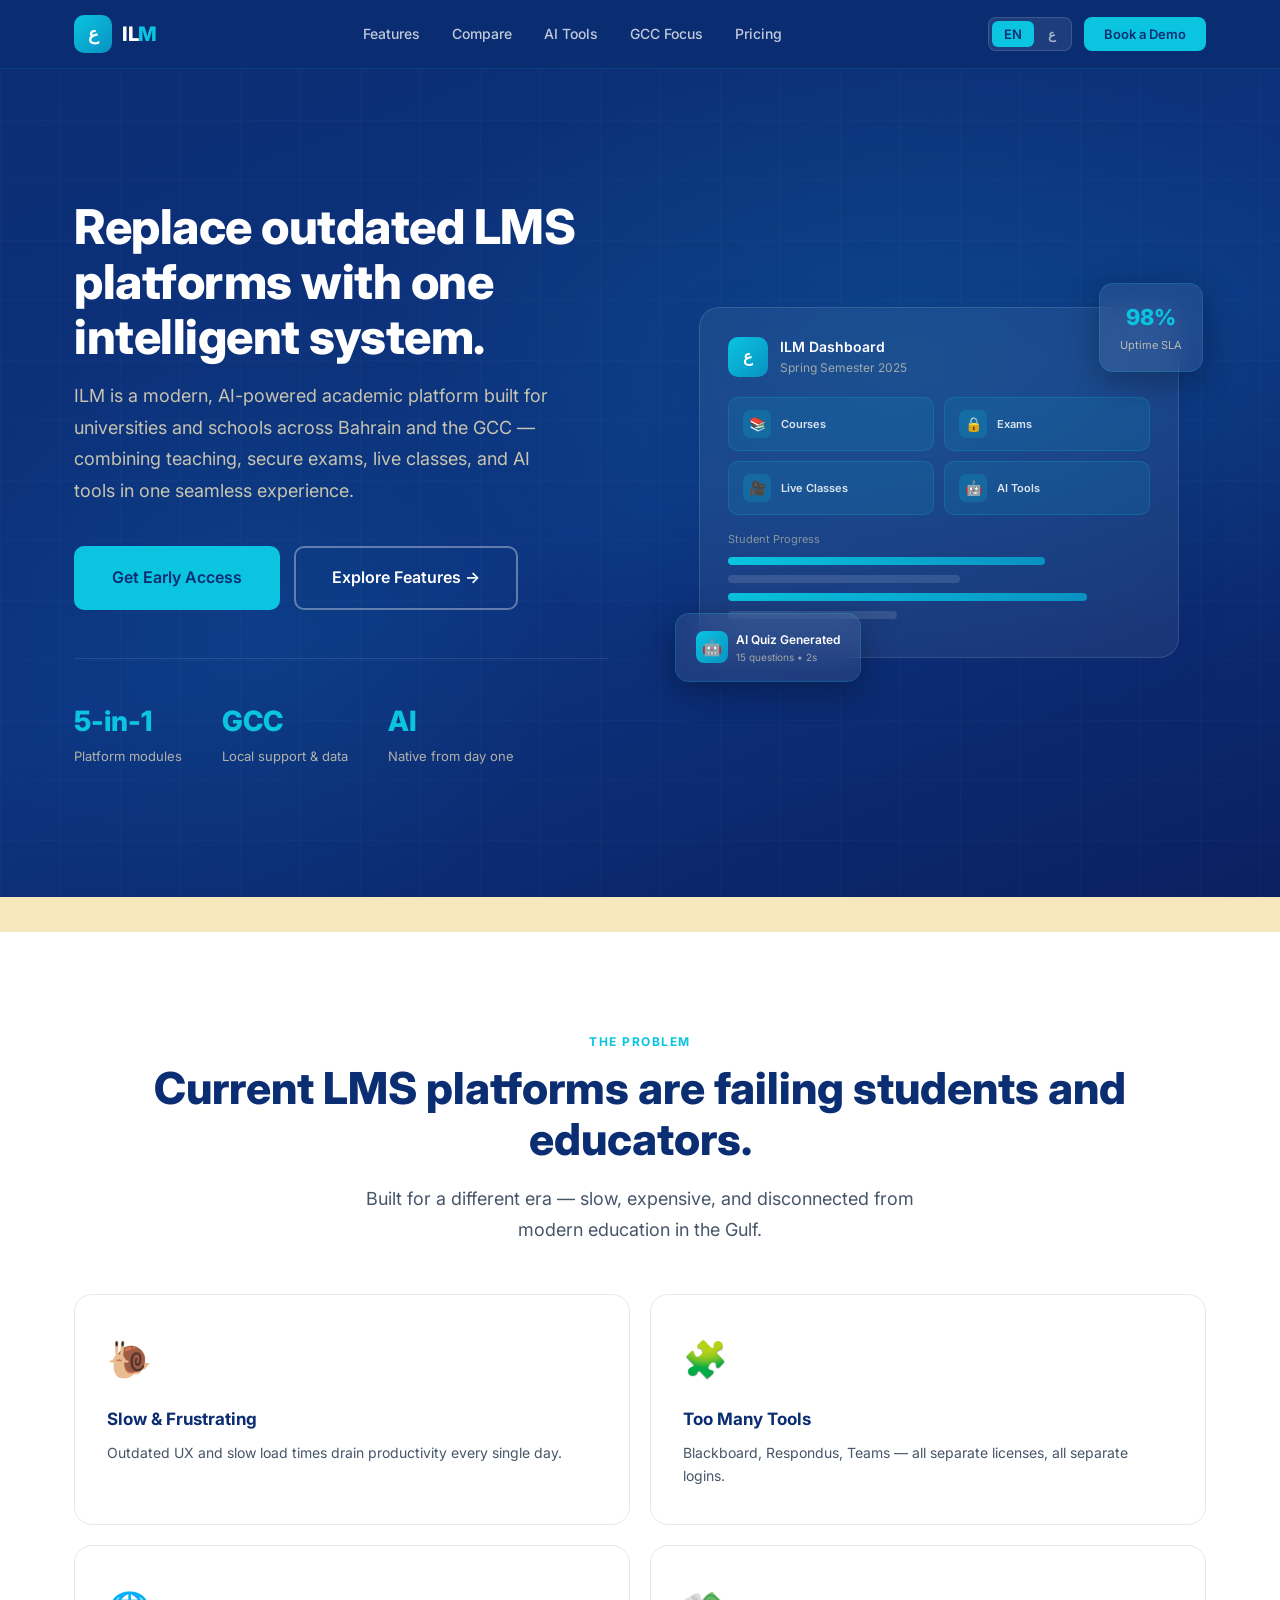
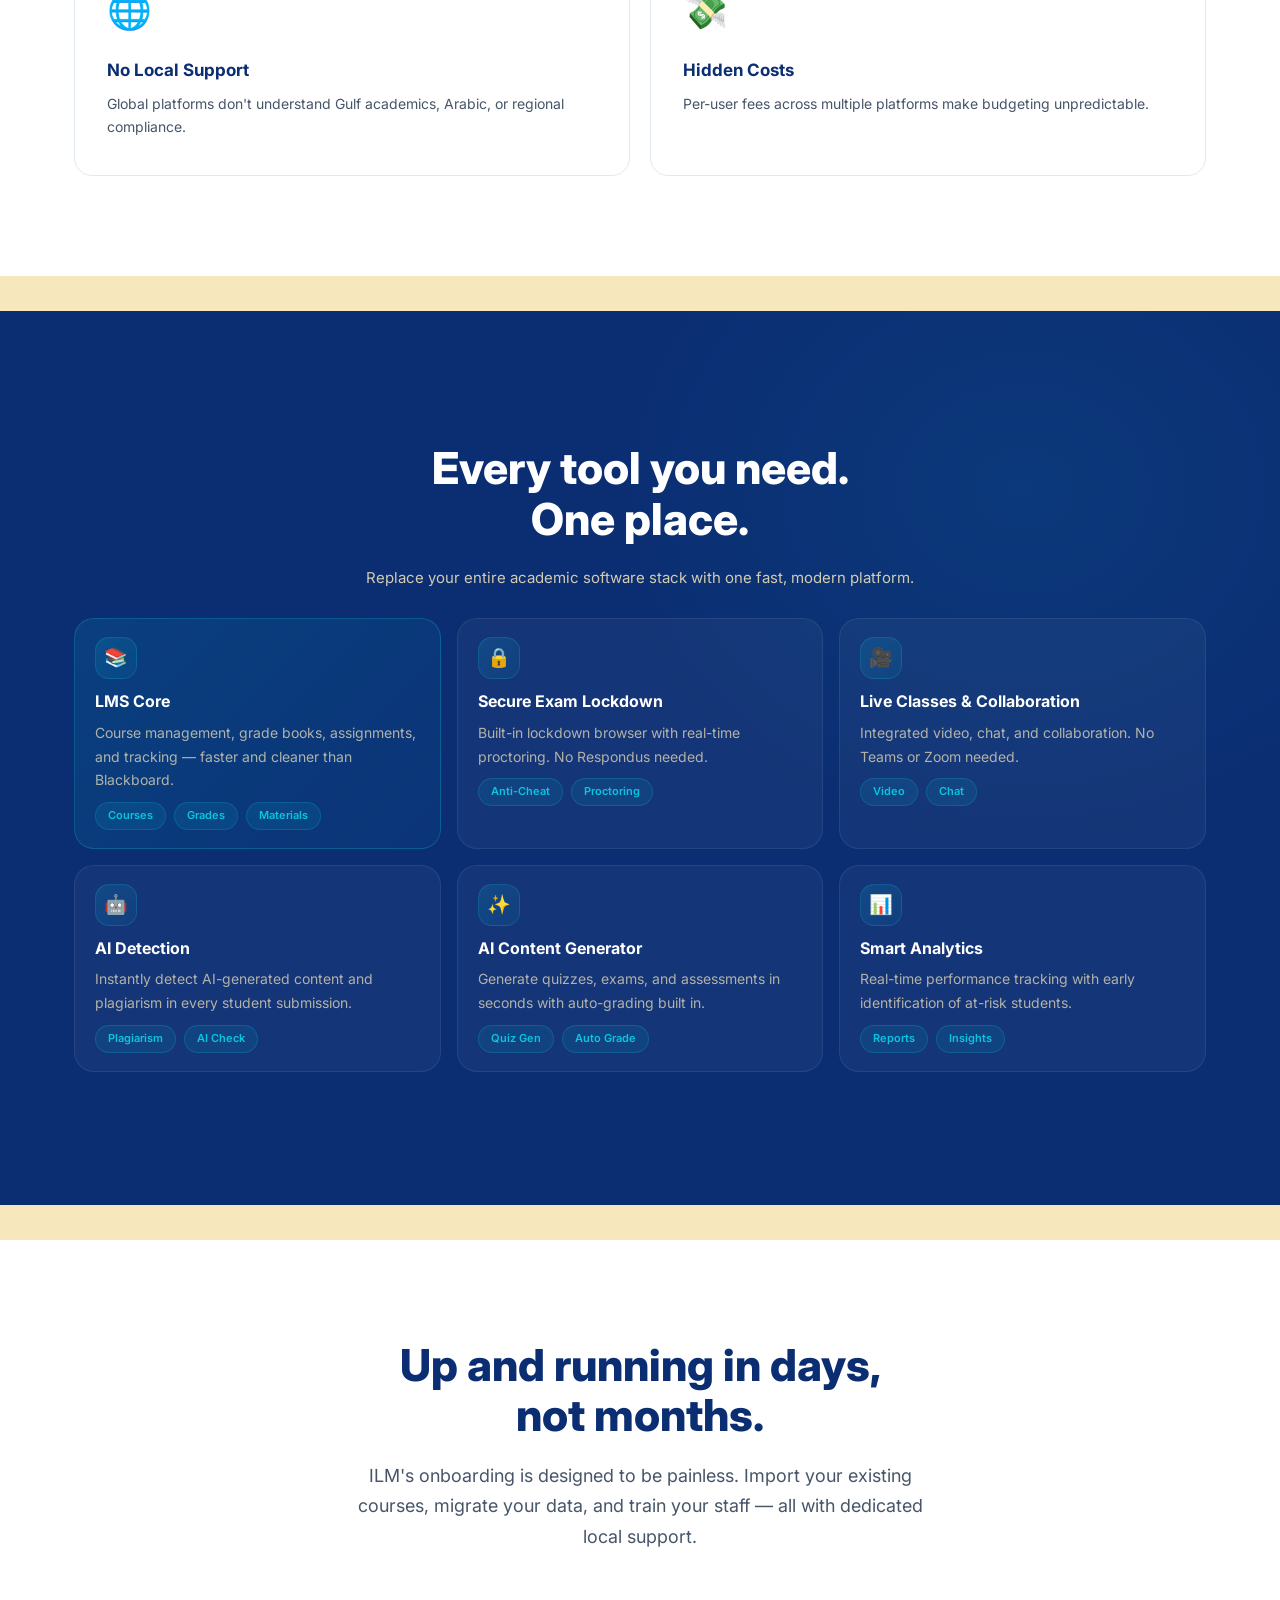
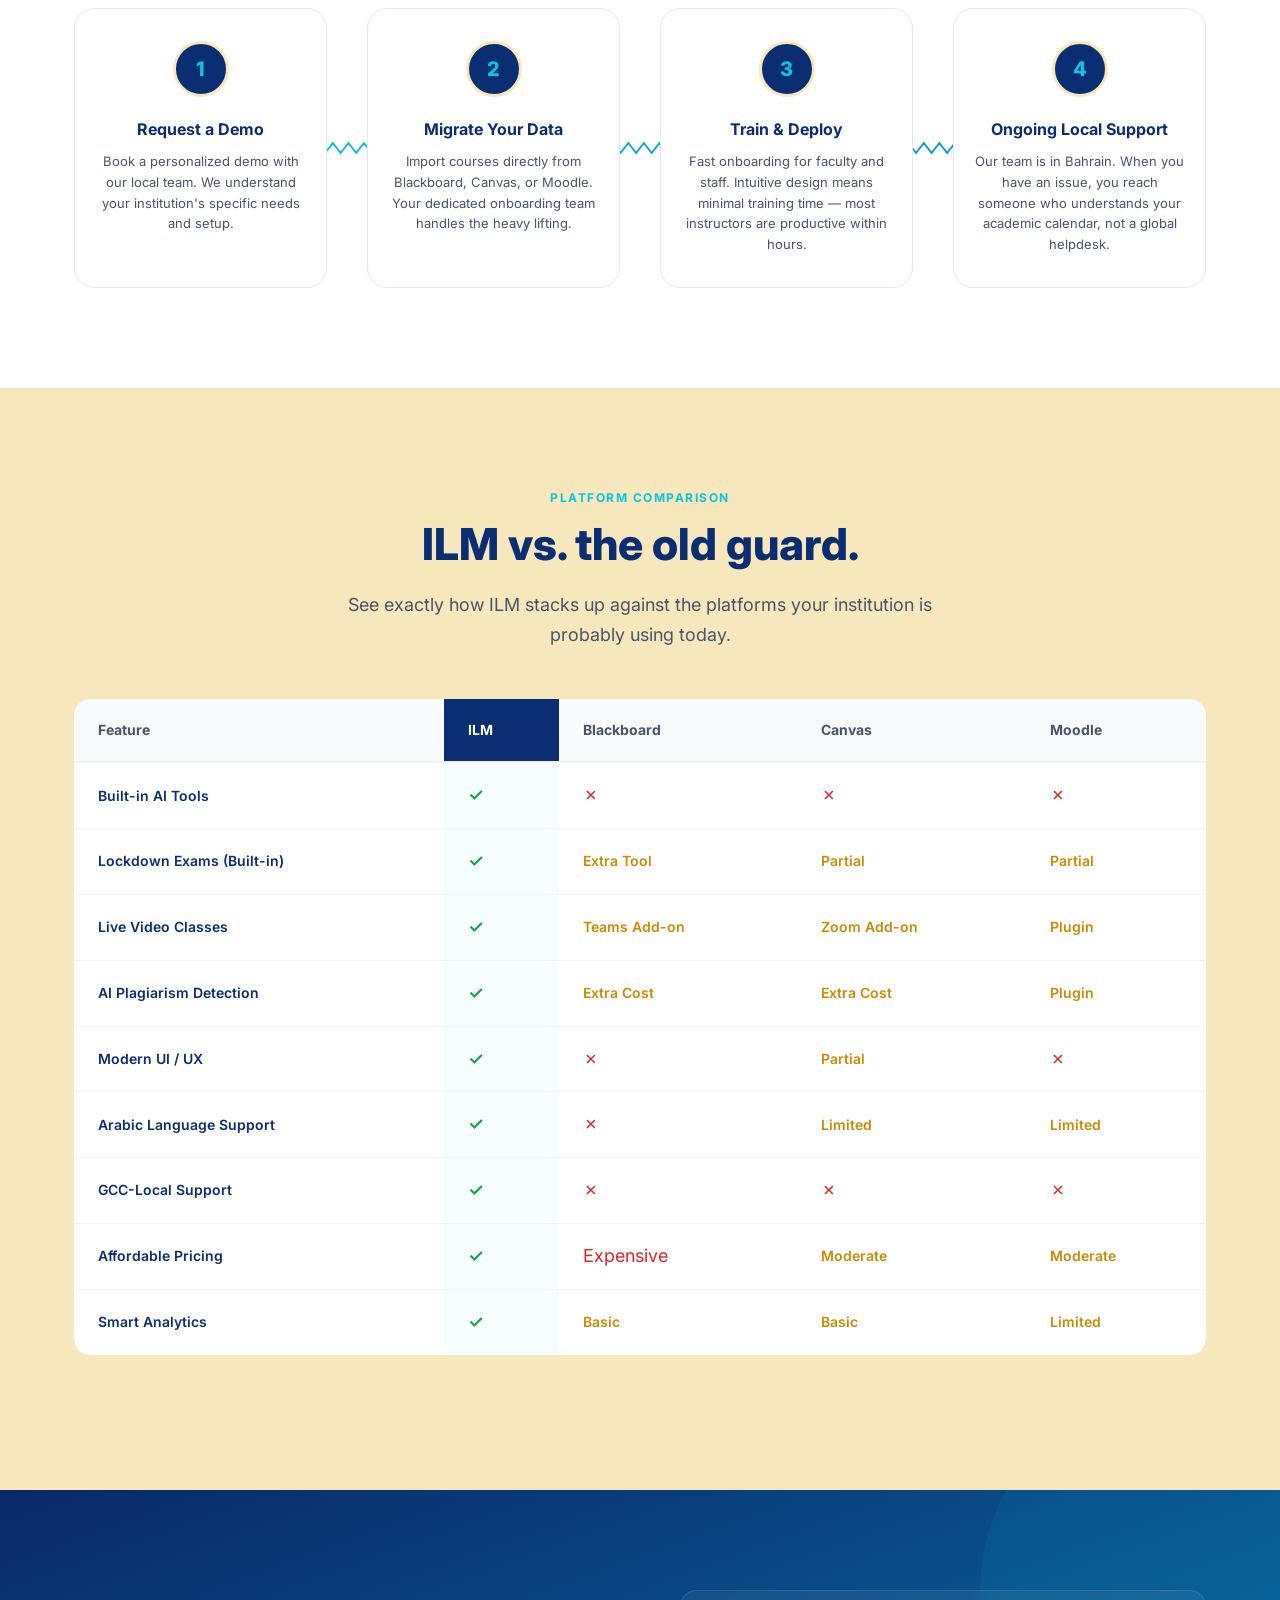
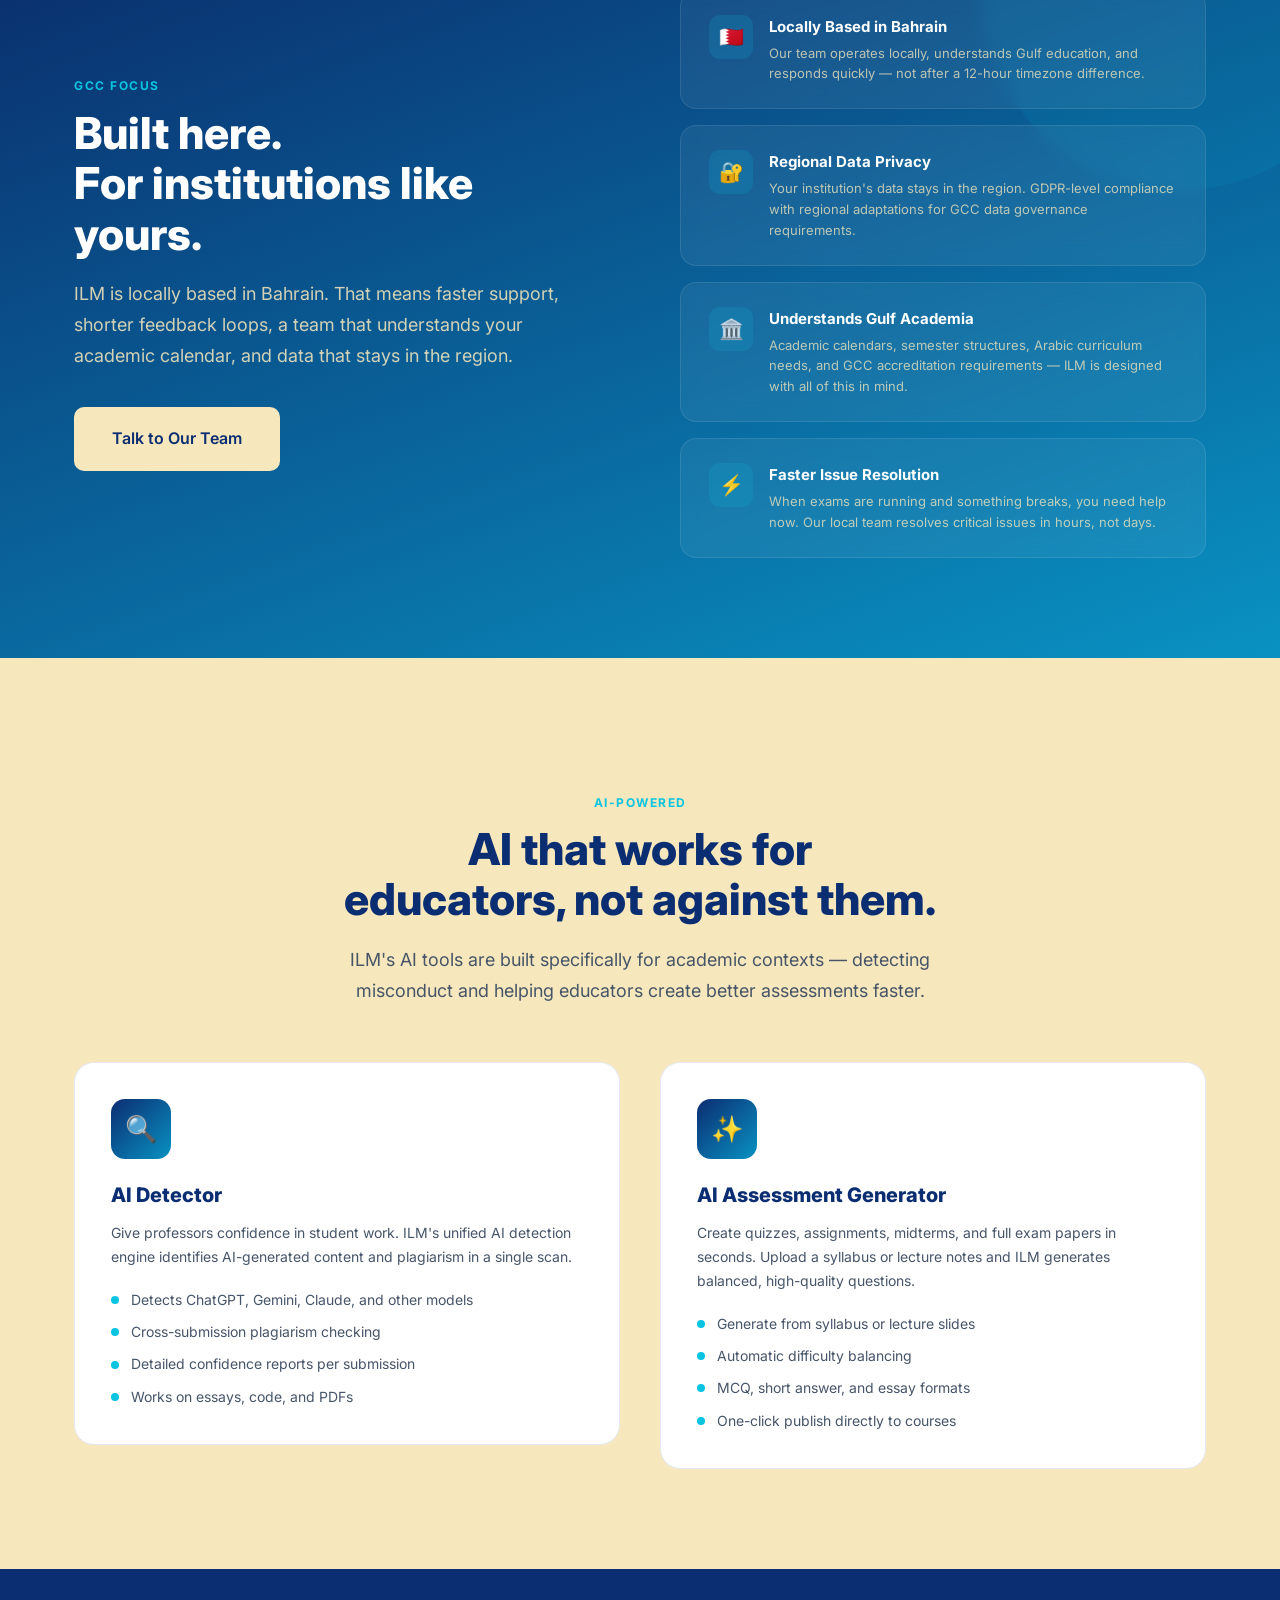
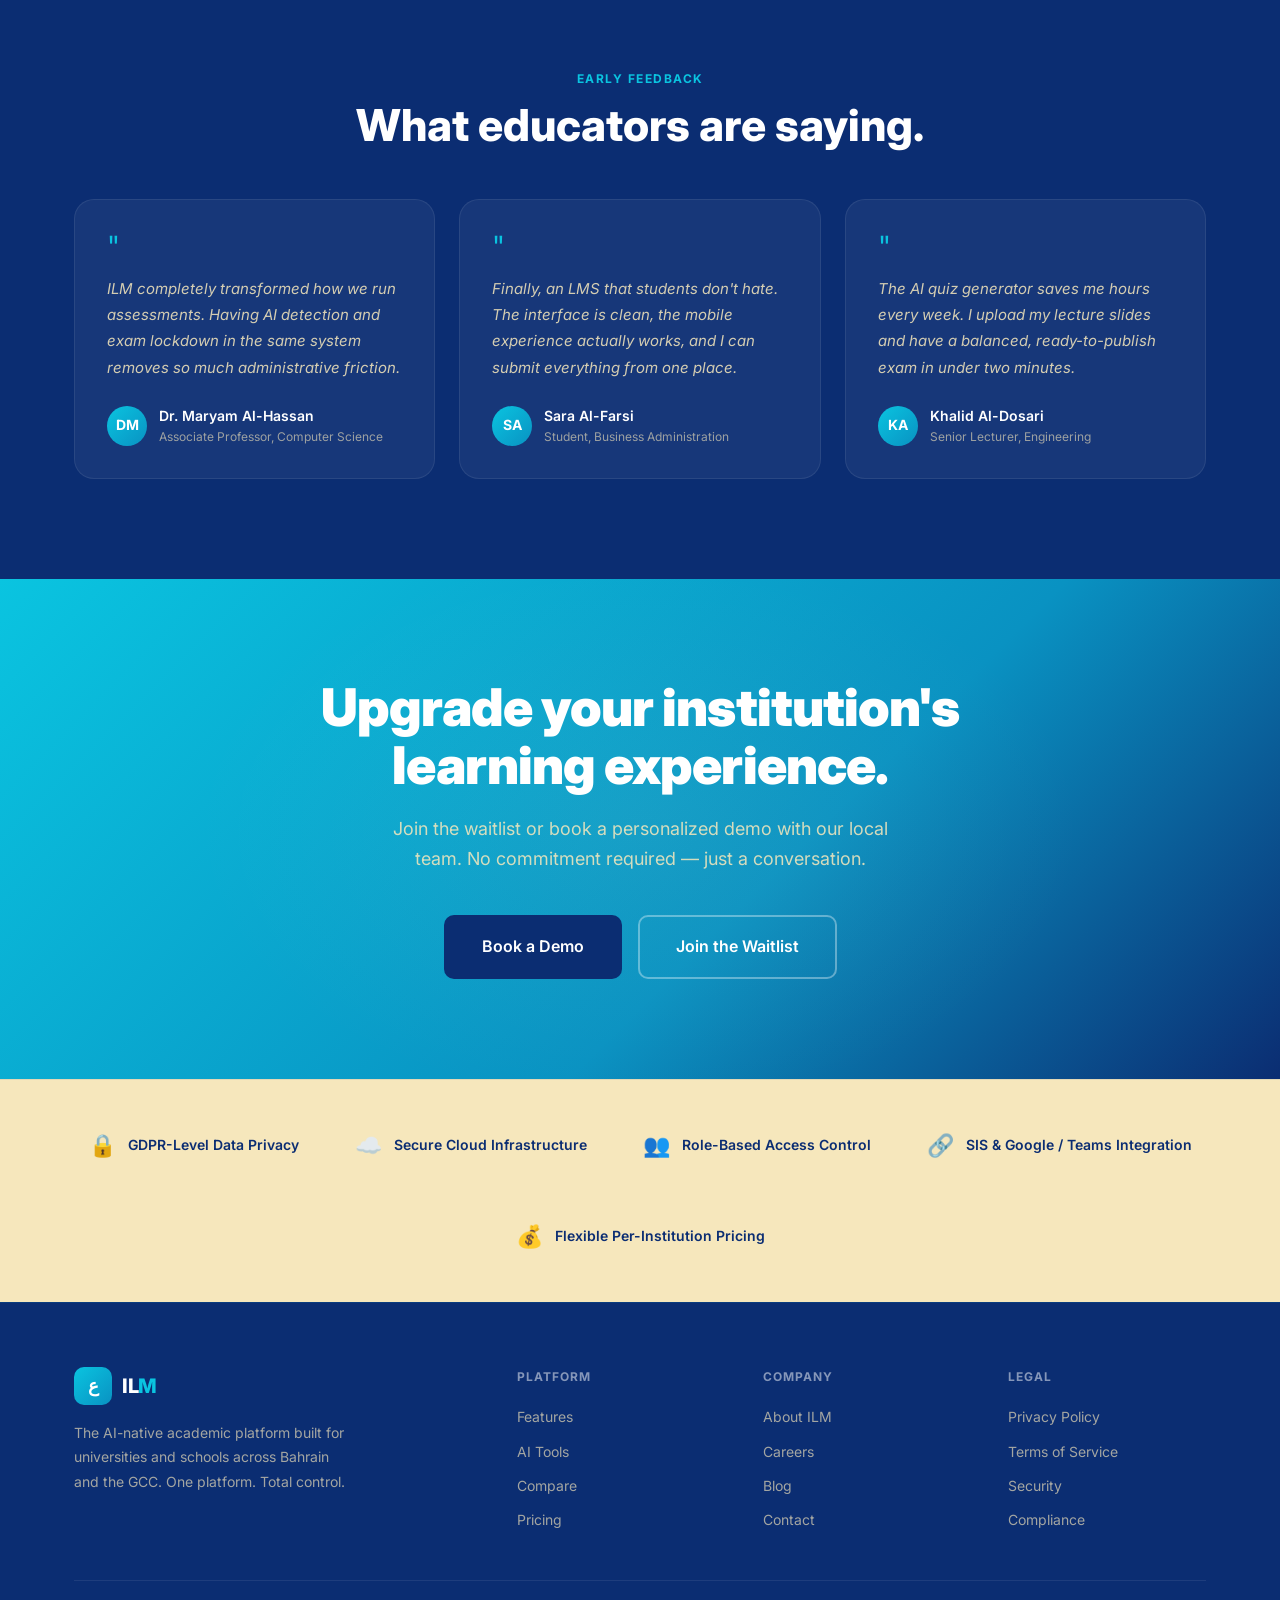
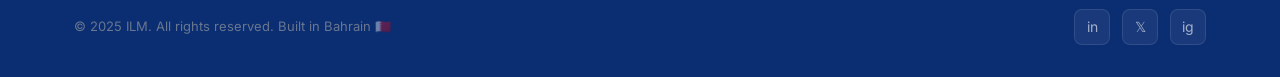
==== ilm.html @ 5ac00087 "." ====
<!DOCTYPE html>
<html lang="en" dir="ltr">
<head>
  <meta charset="UTF-8" />
  <meta name="viewport" content="width=device-width, initial-scale=1.0" />
  <title>ILM — The Future of Learning Platforms</title>
  <link rel="preconnect" href="https://fonts.googleapis.com" />
  <link rel="preconnect" href="https://fonts.gstatic.com" crossorigin />
  <link href="https://fonts.googleapis.com/css2?family=Inter:wght@300;400;500;600;700;800;900&family=Cairo:wght@300;400;500;600;700;800;900&display=swap" rel="stylesheet" />
  <style>
    /* ─── CSS Custom Properties ─────────────────────────────────── */
    :root {
      --navy:   #0B2D72;
      --blue:   #0992C2;
      --cyan:   #0AC4E0;
      --cream:  #F6E7BC;
      --white:  #FFFFFF;
      --gray-50: #F8FAFC;
      --gray-100: #F1F5F9;
      --gray-200: #E2E8F0;
      --gray-600: #475569;
      --gray-800: #1E293B;
      --font-en: 'Inter', sans-serif;
      --font-ar: 'Cairo', sans-serif;
      --radius: 16px;
      --radius-sm: 8px;
      --shadow: 0 4px 24px rgba(11,45,114,0.12);
      --shadow-lg: 0 16px 48px rgba(11,45,114,0.18);
      --transition: 0.25s cubic-bezier(0.4,0,0.2,1);
    }

    /* ─── Reset & Base ───────────────────────────────────────────── */
    *, *::before, *::after { box-sizing: border-box; margin: 0; padding: 0; }
    html { scroll-behavior: smooth; }
    body {
      font-family: var(--font-en);
      background: var(--white);
      color: var(--gray-800);
      line-height: 1.6;
      overflow-x: hidden;
    }
    body[lang="ar"] {
      font-family: var(--font-ar);
      direction: rtl;
    }
    img { max-width: 100%; display: block; }
    a { text-decoration: none; color: inherit; }
    ul { list-style: none; }
    .en-text { display: block; }
    .ar-text { display: none; }
    body[lang="ar"] .en-text { display: none; }
    body[lang="ar"] .ar-text { display: block; }

    /* ─── Utility ────────────────────────────────────────────────── */
    .container { max-width: 1180px; margin: 0 auto; padding: 0 24px; }
    .section { padding: 100px 0; }
    .section-sm { padding: 64px 0; }
    .badge {
      display: inline-flex; align-items: center; gap: 6px;
      background: rgba(10,196,224,0.12);
      color: var(--cyan);
      border: 1px solid rgba(10,196,224,0.3);
      padding: 6px 16px; border-radius: 999px;
      font-size: 13px; font-weight: 600; letter-spacing: 0.4px;
      text-transform: uppercase;
    }
    .badge-dot {
      width: 6px; height: 6px; border-radius: 50%;
      background: var(--cyan); animation: pulse 2s infinite;
    }
    @keyframes pulse {
      0%,100% { opacity:1; transform:scale(1); }
      50% { opacity:0.5; transform:scale(1.4); }
    }
    .section-label {
      font-size: 12px; font-weight: 700; letter-spacing: 1.5px;
      text-transform: uppercase; color: var(--cyan); margin-bottom: 12px;
    }
    .section-title {
      font-size: clamp(28px,4vw,44px); font-weight: 800;
      line-height: 1.15; color: var(--navy); margin-bottom: 20px;
    }
    .section-title.light { color: var(--white); }
    .section-sub {
      font-size: 18px; color: var(--gray-600); max-width: 600px;
      line-height: 1.7;
    }
    .section-sub.light { color: rgba(246,231,188,0.85); }
    .text-center { text-align: center; }
    .text-center .section-sub { margin: 0 auto; }
    .grid-2 { display: grid; grid-template-columns: 1fr 1fr; gap: 32px; }
    .grid-3 { display: grid; grid-template-columns: repeat(3,1fr); gap: 28px; }
    .flex-center { display: flex; align-items: center; justify-content: center; }
    .flex-between { display: flex; align-items: center; justify-content: space-between; }
    .gap-4 { gap: 16px; }
    .gap-3 { gap: 12px; }

    /* ─── Buttons ────────────────────────────────────────────────── */
    .btn {
      display: inline-flex; align-items: center; gap: 8px;
      padding: 14px 28px; border-radius: var(--radius-sm);
      font-size: 15px; font-weight: 600; cursor: pointer;
      transition: all var(--transition); border: 2px solid transparent;
      white-space: nowrap; font-family: inherit;
    }
    .btn-primary {
      background: var(--cyan); color: var(--navy);
    }
    .btn-primary:hover {
      background: #08afc9; transform: translateY(-2px);
      box-shadow: 0 8px 24px rgba(10,196,224,0.4);
    }
    .btn-outline {
      background: transparent; color: var(--white);
      border-color: rgba(255,255,255,0.35);
    }
    .btn-outline:hover {
      border-color: var(--cyan); color: var(--cyan);
      background: rgba(10,196,224,0.08);
    }
    .btn-navy {
      background: var(--navy); color: var(--white);
    }
    .btn-navy:hover {
      background: #0a2560; transform: translateY(-2px);
      box-shadow: 0 8px 24px rgba(11,45,114,0.35);
    }
    .btn-cream {
      background: var(--cream); color: var(--navy);
    }
    .btn-cream:hover {
      background: #eeda9d; transform: translateY(-2px);
      box-shadow: 0 8px 24px rgba(246,231,188,0.4);
    }
    .btn-lg { padding: 17px 36px; font-size: 16px; border-radius: 10px; }
    .btn-group { display: flex; gap: 14px; flex-wrap: wrap; }

    /* ─── Navbar ─────────────────────────────────────────────────── */
    .navbar {
      position: fixed; top: 0; left: 0; right: 0; z-index: 999;
      background: rgba(11,45,114,0.96);
      backdrop-filter: blur(12px);
      border-bottom: 1px solid rgba(10,196,224,0.12);
      transition: all var(--transition);
    }
    .navbar.scrolled {
      background: rgba(11,45,114,0.99);
      box-shadow: 0 4px 24px rgba(0,0,0,0.25);
    }
    .nav-inner {
      display: flex; align-items: center; justify-content: space-between;
      height: 68px;
    }
    .nav-logo {
      display: flex; align-items: center; gap: 10px;
    }
    .nav-logo-mark {
      width: 38px; height: 38px; border-radius: 10px;
      background: linear-gradient(135deg, var(--cyan), var(--blue));
      display: flex; align-items: center; justify-content: center;
      font-weight: 900; font-size: 18px; color: var(--white);
      letter-spacing: -0.5px;
    }
    .nav-logo-text {
      font-size: 20px; font-weight: 800; color: var(--white);
      letter-spacing: -0.3px;
    }
    .nav-logo-text span { color: var(--cyan); }
    .nav-links {
      display: flex; align-items: center; gap: 32px;
    }
    .nav-links a {
      color: rgba(255,255,255,0.75); font-size: 14px; font-weight: 500;
      transition: color var(--transition); position: relative;
    }
    .nav-links a::after {
      content: ''; position: absolute; bottom: -4px; left: 0; right: 0;
      height: 2px; background: var(--cyan); transform: scaleX(0);
      transition: transform var(--transition); border-radius: 2px;
    }
    .nav-links a:hover { color: var(--white); }
    .nav-links a:hover::after { transform: scaleX(1); }
    .nav-actions { display: flex; align-items: center; gap: 12px; }
    .lang-toggle {
      display: flex; align-items: center; gap: 2px;
      background: rgba(255,255,255,0.08);
      border: 1px solid rgba(255,255,255,0.15);
      border-radius: 8px; padding: 3px;
    }
    .lang-btn {
      padding: 5px 12px; border-radius: 6px; font-size: 13px;
      font-weight: 600; cursor: pointer; border: none;
      background: transparent; color: rgba(255,255,255,0.6);
      transition: all var(--transition); font-family: inherit;
    }
    .lang-btn.active {
      background: var(--cyan); color: var(--navy);
    }
    .nav-demo-btn {
      padding: 9px 20px; border-radius: 8px; font-size: 13px;
      font-weight: 600; background: var(--cyan); color: var(--navy);
      border: none; cursor: pointer; font-family: inherit;
      transition: all var(--transition);
    }
    .nav-demo-btn:hover {
      background: #08afc9; transform: translateY(-1px);
    }
    .hamburger {
      display: none; flex-direction: column; gap: 5px;
      cursor: pointer; padding: 4px; background: none; border: none;
    }
    .hamburger span {
      display: block; width: 24px; height: 2px;
      background: var(--white); border-radius: 2px;
      transition: all var(--transition);
    }

    /* ─── Hero ───────────────────────────────────────────────────── */
    .hero {
      background: linear-gradient(160deg, var(--navy) 0%, #0d3480 55%, #0a2060 100%);
      min-height: 100vh; display: flex; align-items: center;
      padding-top: 68px; position: relative; overflow: hidden;
      border-bottom: 3px solid var(--cream);
    }
    .hero::before {
      content: ''; position: absolute; inset: 0;
      background:
        radial-gradient(ellipse 60% 50% at 70% 40%, rgba(10,196,224,0.12) 0%, transparent 70%),
        radial-gradient(ellipse 40% 60% at 20% 70%, rgba(9,146,194,0.1) 0%, transparent 60%);
    }
    .hero-grid {
      position: absolute; inset: 0; opacity: 0.04;
      background-image:
        linear-gradient(rgba(255,255,255,0.5) 1px, transparent 1px),
        linear-gradient(90deg, rgba(255,255,255,0.5) 1px, transparent 1px);
      background-size: 60px 60px;
    }
    .hero-inner {
      position: relative; z-index: 3;
      display: grid; grid-template-columns: 1fr 1fr;
      gap: 64px; align-items: center; padding: 80px 0 80px;
    }
    .hero-content {}
    .hero-badge { margin-bottom: 28px; }
    .hero-title {
      font-size: clamp(28px, 3.8vw, 48px); font-weight: 800;
      line-height: 1.15; color: var(--white); margin-bottom: 16px;
      letter-spacing: -0.5px;
    }
    .hero-sub {
      font-size: 18px; color: rgba(246,231,188,0.8);
      line-height: 1.75; margin-bottom: 40px; max-width: 480px;
    }
    .hero-stats {
      display: flex; gap: 40px; margin-top: 48px;
      padding-top: 40px; border-top: 1px solid rgba(255,255,255,0.1);
    }
    .hero-stat {}
    .hero-stat-value {
      font-size: 28px; font-weight: 800; color: var(--cyan);
    }
    .hero-stat-label {
      font-size: 13px; color: rgba(246,231,188,0.7); margin-top: 2px;
    }
    .hero-visual {
      position: relative; display: flex; justify-content: center;
    }
    .hero-card-stack {
      position: relative; width: 100%; max-width: 480px;
    }
    .mock-card {
      background: rgba(255,255,255,0.06);
      backdrop-filter: blur(16px);
      border: 1px solid rgba(255,255,255,0.12);
      border-radius: 20px; padding: 28px;
      box-shadow: var(--shadow-lg);
    }
    .mock-card-main {
      position: relative; z-index: 2;
    }
    .mock-card-float {
      position: absolute; z-index: 3;
      background: rgba(255,255,255,0.08);
      backdrop-filter: blur(12px);
      border: 1px solid rgba(10,196,224,0.2);
      border-radius: 14px; padding: 16px 20px;
      box-shadow: 0 8px 32px rgba(0,0,0,0.3);
      animation: float 4s ease-in-out infinite;
    }
    @keyframes float {
      0%,100% { transform: translateY(0); }
      50% { transform: translateY(-8px); }
    }
    .mock-card-float.top-right {
      top: -24px; right: -24px; animation-delay: 0s;
    }
    .mock-card-float.bottom-left {
      bottom: -24px; left: -24px; animation-delay: 2s;
    }
    .mock-header {
      display: flex; align-items: center; gap: 12px; margin-bottom: 20px;
    }
    .mock-avatar {
      width: 40px; height: 40px; border-radius: 10px;
      background: linear-gradient(135deg, var(--cyan), var(--blue));
      display: flex; align-items: center; justify-content: center;
      font-size: 16px; color: var(--white); font-weight: 700;
    }
    .mock-title { font-size: 14px; font-weight: 600; color: var(--white); }
    .mock-sub { font-size: 12px; color: rgba(246,231,188,0.6); }
    .mock-bars { display: flex; flex-direction: column; gap: 10px; }
    .mock-bar {
      height: 8px; border-radius: 4px;
      background: rgba(255,255,255,0.12);
    }
    .mock-bar.fill-cyan { background: linear-gradient(90deg,var(--cyan),var(--blue)); }
    .mock-bar.fill-75 { width: 75%; }
    .mock-bar.fill-55 { width: 55%; }
    .mock-bar.fill-85 { width: 85%; }
    .mock-bar.fill-40 { width: 40%; }
    .mock-modules {
      display: grid; grid-template-columns: 1fr 1fr; gap: 10px; margin-bottom: 16px;
    }
    .mock-module {
      background: rgba(10,196,224,0.1); border: 1px solid rgba(10,196,224,0.2);
      border-radius: 10px; padding: 12px 14px;
      display: flex; align-items: center; gap: 10px;
    }
    .mock-module-icon {
      width: 28px; height: 28px; border-radius: 7px;
      background: rgba(10,196,224,0.2); display: flex;
      align-items: center; justify-content: center; font-size: 14px;
    }
    .mock-module-label { font-size: 11px; font-weight: 600; color: rgba(255,255,255,0.85); }
    .float-stat { text-align: center; }
    .float-stat-value { font-size: 22px; font-weight: 800; color: var(--cyan); }
    .float-stat-label { font-size: 11px; color: rgba(246,231,188,0.7); margin-top: 2px; }
    .float-badge {
      display: flex; align-items: center; gap: 8px;
    }
    .float-badge-icon {
      width: 32px; height: 32px; border-radius: 8px;
      background: linear-gradient(135deg,var(--cyan),var(--blue));
      display: flex; align-items: center; justify-content: center; font-size: 16px;
    }
    .float-badge-text { font-size: 12px; font-weight: 600; color: var(--white); }
    .float-badge-sub { font-size: 10px; color: rgba(246,231,188,0.6); }

    /* ─── Section Belt Divider ──────────────────────────────────── */
    .cream-band { height: 32px; background: var(--cream); }


    /* ─── Logos Bar ─────────────────────────────────────────────── */
    .logos-bar {
      background: var(--cream);
      padding: 28px 0;
      border-top: 1px solid rgba(11,45,114,0.08);
    }
    .logos-label {
      font-size: 12px; font-weight: 600; text-transform: uppercase;
      letter-spacing: 1.2px; color: var(--navy); opacity: 0.5;
      text-align: center; margin-bottom: 20px;
    }
    .logos-track {
      display: flex; align-items: center; justify-content: center;
      gap: 48px; flex-wrap: wrap;
    }
    .logo-pill {
      display: flex; align-items: center; gap: 10px;
      background: rgba(11,45,114,0.06); border: 1px solid rgba(11,45,114,0.1);
      padding: 10px 22px; border-radius: 999px;
      font-weight: 700; font-size: 14px; color: var(--navy); opacity: 0.7;
    }
    .logo-pill-dot {
      width: 8px; height: 8px; border-radius: 50%;
      background: var(--blue);
    }

    /* ─── Problem Section ───────────────────────────────────────── */
    .problem { background: var(--white); position: relative; }
    .problem-header { text-align: center; margin-bottom: 48px; }
    .problem-cards-grid {
      display: grid; grid-template-columns: 1fr 1fr; gap: 20px;
    }
    .problem-card {
      border: 1px solid var(--gray-200); border-radius: 18px;
      padding: 36px 32px; background: var(--white);
      transition: all var(--transition); position: relative; overflow: hidden;
    }
    .problem-card::after {
      content: ''; position: absolute; top: 0; left: 0; right: 0;
      height: 3px; background: linear-gradient(90deg, var(--navy), var(--blue));
      transform: scaleX(0); transition: transform var(--transition);
      transform-origin: left;
    }
    .problem-card:hover::after { transform: scaleX(1); }
    .problem-card:hover {
      border-color: rgba(9,146,194,0.25);
      box-shadow: 0 8px 32px rgba(11,45,114,0.09);
      transform: translateY(-3px);
    }
    .problem-card-icon { font-size: 36px; margin-bottom: 18px; }
    .problem-card-title { font-size: 17px; font-weight: 700; color: var(--navy); margin-bottom: 8px; }
    .problem-card-text { font-size: 14px; color: var(--gray-600); line-height: 1.65; }
    /* ─── Features Section ──────────────────────────────────────── */
    .features { background: var(--navy); overflow: hidden; position: relative;
      border-top: 3px solid var(--cream); border-bottom: 3px solid var(--cream); }
    .features::before {
      content: ''; position: absolute; inset: 0;
      background: radial-gradient(ellipse 50% 60% at 80% 20%, rgba(10,196,224,0.08) 0%, transparent 70%);
    }
    .features-grid {
      display: grid;
      grid-template-columns: repeat(3, 1fr);
      gap: 24px; position: relative; z-index: 1;
    }
    .feature-card {
      background: rgba(255,255,255,0.04);
      border: 1px solid rgba(255,255,255,0.08);
      border-radius: 20px; padding: 32px;
      transition: all var(--transition); cursor: default;
    }
    .feature-card:hover {
      background: rgba(10,196,224,0.06);
      border-color: rgba(10,196,224,0.2);
      transform: translateY(-4px);
      box-shadow: 0 16px 40px rgba(0,0,0,0.2);
    }
    .feature-card.featured {
      background: linear-gradient(135deg, rgba(10,196,224,0.12), rgba(9,146,194,0.08));
      border-color: rgba(10,196,224,0.25);
      grid-column: span 1;
    }
    .feature-icon {
      width: 56px; height: 56px; border-radius: 14px; margin-bottom: 20px;
      display: flex; align-items: center; justify-content: center; font-size: 24px;
      background: linear-gradient(135deg, rgba(10,196,224,0.15), rgba(9,146,194,0.1));
      border: 1px solid rgba(10,196,224,0.2);
    }
    .feature-title { font-size: 18px; font-weight: 700; color: var(--white); margin-bottom: 10px; }
    .feature-text { font-size: 14px; color: rgba(246,231,188,0.7); line-height: 1.7; }
    .feature-tags { display: flex; flex-wrap: wrap; gap: 8px; margin-top: 16px; }
    .feature-tag {
      background: rgba(10,196,224,0.1); border: 1px solid rgba(10,196,224,0.2);
      color: var(--cyan); padding: 4px 12px; border-radius: 999px;
      font-size: 11px; font-weight: 600;
    }
    .features-top-row { grid-column: 1 / -1; display: grid; grid-template-columns: repeat(3,1fr); gap: 24px; }

    /* ─── Features: full-viewport compact layout ─────────────── */
    .features.section {
      padding: 40px 0;
      min-height: 100vh;
      display: flex;
      flex-direction: column;
      justify-content: center;
    }
    .features .features-grid { gap: 16px; }
    .features .feature-card { padding: 18px 20px; }
    .features .feature-icon { width: 42px; height: 42px; font-size: 19px; margin-bottom: 10px; }
    .features .feature-title { font-size: 16px; margin-bottom: 6px; }
    .features .feature-tags { margin-top: 10px; }
    .features .section-sub { font-size: 15px; }

    /* ─── Comparison ────────────────────────────────────────────── */
    .comparison { background: var(--cream); }
    .comparison-table-wrap { overflow-x: auto; margin-top: 48px; border-radius: var(--radius); }
    .comparison-table {
      width: 100%; border-collapse: collapse;
      background: var(--white); border-radius: var(--radius);
      overflow: hidden; box-shadow: var(--shadow);
    }
    .comparison-table th {
      padding: 20px 24px; text-align: left; font-size: 14px;
      font-weight: 700; border-bottom: 2px solid var(--gray-100);
    }
    body[lang="ar"] .comparison-table th,
    body[lang="ar"] .comparison-table td { text-align: right; }
    .comparison-table th.highlight { background: var(--navy); color: var(--white); }
    .comparison-table th.regular { background: var(--gray-50); color: var(--gray-600); }
    .comparison-table td {
      padding: 18px 24px; font-size: 14px; color: var(--gray-600);
      border-bottom: 1px solid var(--gray-100);
    }
    .comparison-table td.feature-name { font-weight: 600; color: var(--navy); }
    .comparison-table td.ilm-col { background: rgba(10,196,224,0.04); font-weight: 600; }
    .comparison-table tr:last-child td { border-bottom: none; }
    .comparison-table tr:hover td { background: rgba(11,45,114,0.02); }
    .comparison-table tr:hover td.ilm-col { background: rgba(10,196,224,0.06); }
    .check { color: #16A34A; font-size: 18px; }
    .cross { color: #DC2626; font-size: 18px; }
    .partial { color: #CA8A04; font-size: 14px; font-weight: 600; }

    /* ─── Solution / How It Works ───────────────────────────────── */
    .solution { background: var(--white); position: relative; }
    .solution-steps {
      display: grid; grid-template-columns: repeat(4,1fr); gap: 40px;
      margin-top: 56px; position: relative;
    }
    .solution-steps::before { display: none; }
    .steps-zigzag {
      position: absolute; top: 50%; left: 80px;
      transform: translateY(-50%);
      width: calc(100% - 160px); height: 10px;
      z-index: 0; overflow: visible;
    }
    .step-card {
      position: relative; z-index: 1; text-align: center; padding: 32px 20px;
      background: var(--white); border: 1px solid var(--gray-200);
      border-radius: 20px; transition: all var(--transition);
    }
    .step-card:hover {
      border-color: var(--cyan); transform: translateY(-4px);
      box-shadow: var(--shadow);
    }
    .step-number {
      width: 56px; height: 56px; border-radius: 50%; margin: 0 auto 20px;
      display: flex; align-items: center; justify-content: center;
      background: var(--navy); color: var(--cyan);
      font-size: 20px; font-weight: 800; border: 3px solid var(--cream);
    }
    .step-title { font-size: 16px; font-weight: 700; color: var(--navy); margin-bottom: 8px; }
    .step-text { font-size: 13px; color: var(--gray-600); line-height: 1.6; }

    /* ─── Local Trust ───────────────────────────────────────────── */
    .local-trust {
      background: linear-gradient(160deg, #0a2868 0%, var(--blue) 100%);
      position: relative; overflow: hidden;
      border-top: 3px solid var(--cream); border-bottom: 3px solid var(--cream);
    }
    .local-trust::before {
      content: ''; position: absolute;
      top: -100px; right: -100px; width: 400px; height: 400px;
      border-radius: 50%; background: rgba(10,196,224,0.08);
    }
    .trust-grid {
      display: grid; grid-template-columns: 1fr 1fr; gap: 80px;
      align-items: center;
    }
    .trust-cards { display: flex; flex-direction: column; gap: 16px; }
    .trust-card {
      background: rgba(255,255,255,0.06);
      backdrop-filter: blur(8px);
      border: 1px solid rgba(255,255,255,0.1);
      border-radius: var(--radius); padding: 24px 28px;
      display: flex; align-items: flex-start; gap: 16px;
      transition: all var(--transition);
    }
    .trust-card:hover {
      border-color: rgba(10,196,224,0.3);
      background: rgba(255,255,255,0.09);
    }
    .trust-card-icon {
      width: 44px; height: 44px; border-radius: 11px; flex-shrink: 0;
      background: rgba(10,196,224,0.15); display: flex;
      align-items: center; justify-content: center; font-size: 20px;
    }
    .trust-card-title { font-size: 15px; font-weight: 700; color: var(--white); margin-bottom: 4px; }
    .trust-card-text { font-size: 13px; color: rgba(246,231,188,0.75); line-height: 1.6; }

    /* ─── AI Tools ──────────────────────────────────────────────── */
    .ai-tools { background: var(--cream); }
    .ai-grid { display: grid; grid-template-columns: 1fr 1fr; gap: 40px; margin-top: 56px; align-items: start; }
    .ai-tool-card {
      background: var(--white); border: 1px solid rgba(11,45,114,0.1);
      border-radius: 20px; padding: 36px; transition: all var(--transition);
    }
    .ai-tool-card:hover {
      border-color: var(--blue); transform: translateY(-4px);
      box-shadow: var(--shadow-lg);
    }
    .ai-tool-icon {
      width: 60px; height: 60px; border-radius: 14px; margin-bottom: 20px;
      background: linear-gradient(135deg, var(--navy), var(--blue));
      display: flex; align-items: center; justify-content: center; font-size: 26px;
    }
    .ai-tool-title { font-size: 20px; font-weight: 800; color: var(--navy); margin-bottom: 10px; }
    .ai-tool-text { font-size: 14px; color: var(--gray-600); line-height: 1.7; margin-bottom: 20px; }
    .ai-feature-list { display: flex; flex-direction: column; gap: 10px; }
    .ai-feature-item {
      display: flex; align-items: center; gap: 12px;
      font-size: 14px; color: var(--gray-600);
    }
    .ai-feature-dot {
      width: 8px; height: 8px; border-radius: 50%; background: var(--cyan); flex-shrink: 0;
    }

    /* ─── Testimonials ──────────────────────────────────────────── */
    .testimonials { background: var(--navy); }
    .testimonials-grid {
      display: grid; grid-template-columns: repeat(3,1fr); gap: 24px;
      margin-top: 48px;
    }
    .testimonial-card {
      background: rgba(255,255,255,0.05);
      border: 1px solid rgba(255,255,255,0.08);
      border-radius: 20px; padding: 32px;
      transition: all var(--transition);
    }
    .testimonial-card:hover {
      border-color: rgba(10,196,224,0.2);
      background: rgba(10,196,224,0.05);
    }
    .testimonial-quote {
      font-size: 32px; color: var(--cyan); line-height: 1; margin-bottom: 12px;
    }
    .testimonial-text {
      font-size: 15px; color: rgba(246,231,188,0.85); line-height: 1.75;
      font-style: italic; margin-bottom: 24px;
    }
    .testimonial-author { display: flex; align-items: center; gap: 12px; }
    .testimonial-avatar {
      width: 40px; height: 40px; border-radius: 50%;
      background: linear-gradient(135deg,var(--cyan),var(--blue));
      display: flex; align-items: center; justify-content: center;
      font-weight: 700; color: var(--white); font-size: 14px;
    }
    .testimonial-name { font-size: 14px; font-weight: 600; color: var(--white); }
    .testimonial-role { font-size: 12px; color: rgba(246,231,188,0.6); }

    /* ─── CTA Section ───────────────────────────────────────────── */
    .cta-section {
      background: linear-gradient(135deg, var(--cyan) 0%, var(--blue) 60%, var(--navy) 100%);
      padding: 100px 0; text-align: center; position: relative; overflow: hidden;
    }
    .cta-section::before {
      content: ''; position: absolute; inset: 0;
      background: radial-gradient(ellipse 50% 80% at 50% 50%, rgba(246,231,188,0.06) 0%, transparent 70%);
    }
    .cta-title {
      font-size: clamp(32px,5vw,52px); font-weight: 900; color: var(--white);
      line-height: 1.1; margin-bottom: 20px; letter-spacing: -1px;
      position: relative;
    }
    .cta-sub {
      font-size: 18px; color: rgba(246,231,188,0.85);
      max-width: 520px; margin: 0 auto 40px; line-height: 1.7;
      position: relative;
    }
    .cta-buttons { display: flex; gap: 16px; justify-content: center; flex-wrap: wrap; position: relative; }

    /* ─── Security / Compliance ─────────────────────────────────── */
    .security-bar {
      background: var(--cream); padding: 48px 0;
      border-top: 1px solid rgba(11,45,114,0.08);
    }
    .security-items {
      display: flex; justify-content: center; gap: 56px; flex-wrap: wrap;
    }
    .security-item { display: flex; align-items: center; gap: 12px; }
    .security-item-icon { font-size: 22px; }
    .security-item-text { font-size: 14px; font-weight: 600; color: var(--navy); }

    /* ─── Footer ────────────────────────────────────────────────── */
    .footer {
      background: var(--navy); padding: 64px 0 32px;
      border-top: 1px solid rgba(10,196,224,0.1);
    }
    .footer-grid {
      display: grid; grid-template-columns: 2fr 1fr 1fr 1fr; gap: 48px;
      margin-bottom: 48px;
    }
    .footer-brand-text {
      font-size: 14px; color: rgba(246,231,188,0.65); line-height: 1.75;
      margin-top: 16px; max-width: 280px;
    }
    .footer-col-title {
      font-size: 12px; font-weight: 700; letter-spacing: 1px;
      text-transform: uppercase; color: rgba(255,255,255,0.5); margin-bottom: 20px;
    }
    .footer-links { display: flex; flex-direction: column; gap: 12px; }
    .footer-links a {
      font-size: 14px; color: rgba(246,231,188,0.65); transition: color var(--transition);
    }
    .footer-links a:hover { color: var(--cyan); }
    .footer-bottom {
      border-top: 1px solid rgba(255,255,255,0.08);
      padding-top: 28px; display: flex; align-items: center;
      justify-content: space-between;
    }
    .footer-copy { font-size: 13px; color: rgba(246,231,188,0.4); }
    .footer-socials { display: flex; gap: 12px; }
    .social-btn {
      width: 36px; height: 36px; border-radius: 8px;
      background: rgba(255,255,255,0.06); border: 1px solid rgba(255,255,255,0.1);
      display: flex; align-items: center; justify-content: center;
      font-size: 14px; color: rgba(255,255,255,0.6);
      transition: all var(--transition); cursor: pointer;
    }
    .social-btn:hover {
      background: rgba(10,196,224,0.15); border-color: rgba(10,196,224,0.3);
      color: var(--cyan);
    }

    /* ─── Mobile Menu ───────────────────────────────────────────── */
    .mobile-menu {
      display: none; position: fixed; top: 68px; left: 0; right: 0;
      background: rgba(11,45,114,0.98); backdrop-filter: blur(16px);
      z-index: 998; padding: 24px; flex-direction: column; gap: 16px;
      border-bottom: 1px solid rgba(10,196,224,0.15);
    }
    .mobile-menu.open { display: flex; }
    .mobile-menu a {
      color: rgba(255,255,255,0.8); font-size: 16px; font-weight: 500;
      padding: 10px 0; border-bottom: 1px solid rgba(255,255,255,0.06);
    }
    .mobile-menu a:last-child { border-bottom: none; }

    /* ─── Responsive ────────────────────────────────────────────── */
    @media (max-width: 1024px) {
      .hero-inner { grid-template-columns: 1fr; gap: 48px; padding: 64px 0; }
      .hero-visual { display: none; }
      .problem-grid, .trust-grid, .ai-grid { grid-template-columns: 1fr; gap: 40px; }
      .features-grid { grid-template-columns: 1fr 1fr; }
      .features-top-row { grid-template-columns: 1fr 1fr; }
      .solution-steps { grid-template-columns: 1fr 1fr; }
      .solution-steps::before { display: none; }
      .testimonials-grid { grid-template-columns: 1fr 1fr; }
      .footer-grid { grid-template-columns: 1fr 1fr; }
    }
    @media (max-width: 768px) {
      .section { padding: 72px 0; }
      .nav-links { display: none; }
      .hamburger { display: flex; }
      .features-grid { grid-template-columns: 1fr; }
      .features-top-row { grid-template-columns: 1fr; }
      .testimonials-grid { grid-template-columns: 1fr; }
      .solution-steps { grid-template-columns: 1fr; }
      .grid-2, .grid-3 { grid-template-columns: 1fr; }
      .footer-grid { grid-template-columns: 1fr; }
      .footer-bottom { flex-direction: column; gap: 16px; text-align: center; }
      .logos-track { gap: 20px; }
      .hero-stats { gap: 24px; flex-wrap: wrap; }
      .security-items { gap: 28px; }
    }
  </style>
</head>
<body lang="en">

  <!-- ════════════════════ NAVBAR ════════════════════ -->
  <nav class="navbar" id="navbar">
    <div class="container">
      <div class="nav-inner">
        <a href="#" class="nav-logo">
          <div class="nav-logo-mark">ع</div>
          <div class="nav-logo-text">IL<span>M</span></div>
        </a>
        <div class="nav-links">
          <a href="#features"><span class="en-text">Features</span><span class="ar-text">المميزات</span></a>
          <a href="#comparison"><span class="en-text">Compare</span><span class="ar-text">مقارنة</span></a>
          <a href="#ai-tools"><span class="en-text">AI Tools</span><span class="ar-text">أدوات الذكاء</span></a>
          <a href="#local-trust"><span class="en-text">GCC Focus</span><span class="ar-text">دول الخليج</span></a>
          <a href="#pricing"><span class="en-text">Pricing</span><span class="ar-text">الأسعار</span></a>
        </div>
        <div class="nav-actions">
          <div class="lang-toggle">
            <button class="lang-btn active" id="lang-en" onclick="setLang('en')">EN</button>
            <button class="lang-btn" id="lang-ar" onclick="setLang('ar')">ع</button>
          </div>
          <button class="nav-demo-btn" onclick="document.getElementById('cta').scrollIntoView({behavior:'smooth'})">
            <span class="en-text">Book a Demo</span>
            <span class="ar-text">احجز عرضاً</span>
          </button>
          <button class="hamburger" id="hamburger" onclick="toggleMenu()" aria-label="Menu">
            <span></span><span></span><span></span>
          </button>
        </div>
      </div>
    </div>
  </nav>

  <!-- Mobile Menu -->
  <div class="mobile-menu" id="mobile-menu">
    <a href="#features" onclick="toggleMenu()"><span class="en-text">Features</span><span class="ar-text">المميزات</span></a>
    <a href="#comparison" onclick="toggleMenu()"><span class="en-text">Compare</span><span class="ar-text">مقارنة</span></a>
    <a href="#ai-tools" onclick="toggleMenu()"><span class="en-text">AI Tools</span><span class="ar-text">أدوات الذكاء</span></a>
    <a href="#local-trust" onclick="toggleMenu()"><span class="en-text">GCC Focus</span><span class="ar-text">دول الخليج</span></a>
    <a href="#cta" onclick="toggleMenu()"><span class="en-text">Book a Demo</span><span class="ar-text">احجز عرضاً</span></a>
  </div>

  <!-- ════════════════════ HERO ════════════════════ -->
  <section class="hero" id="home">
    <div class="hero-grid"></div>
    <div class="container">
      <div class="hero-inner">
        <div class="hero-content">
          <h1 class="hero-title">
            <span class="en-text">Replace outdated LMS platforms with one intelligent system.</span>
            <span class="ar-text">استبدل أنظمة إدارة التعلم القديمة بنظام ذكي موحّد واحد.</span>
          </h1>
          <p class="hero-sub">
            <span class="en-text">ILM is a modern, AI-powered academic platform built for universities and schools across Bahrain and the GCC — combining teaching, secure exams, live classes, and AI tools in one seamless experience.</span>
            <span class="ar-text">إلم هي منصة أكاديمية حديثة مدعومة بالذكاء الاصطناعي، مصمّمة للجامعات والمدارس في البحرين ودول الخليج — تجمع التدريس والاختبارات الآمنة والفصول المباشرة وأدوات الذكاء الاصطناعي في تجربة واحدة متكاملة.</span>
          </p>
          <div class="btn-group">
            <a href="#cta" class="btn btn-primary btn-lg">
              <span class="en-text">Get Early Access</span>
              <span class="ar-text">الوصول المبكر</span>
            </a>
            <a href="#features" class="btn btn-outline btn-lg">
              <span class="en-text">Explore Features →</span>
              <span class="ar-text">← استكشف المميزات</span>
            </a>
          </div>
          <div class="hero-stats">
            <div class="hero-stat">
              <div class="hero-stat-value">5-in-1</div>
              <div class="hero-stat-label"><span class="en-text">Platform modules</span><span class="ar-text">وحدات المنصة</span></div>
            </div>
            <div class="hero-stat">
              <div class="hero-stat-value">GCC</div>
              <div class="hero-stat-label"><span class="en-text">Local support & data</span><span class="ar-text">دعم محلي وبيانات</span></div>
            </div>
            <div class="hero-stat">
              <div class="hero-stat-value">AI</div>
              <div class="hero-stat-label"><span class="en-text">Native from day one</span><span class="ar-text">ذكاء اصطناعي أصيل</span></div>
            </div>
          </div>
        </div>

        <!-- Hero Visual / Mock UI -->
        <div class="hero-visual">
          <div class="hero-card-stack">
            <!-- Float top-right -->
            <div class="mock-card-float top-right">
              <div class="float-stat">
                <div class="float-stat-value">98%</div>
                <div class="float-stat-label">Uptime SLA</div>
              </div>
            </div>
            <!-- Main card -->
            <div class="mock-card mock-card-main">
              <div class="mock-header">
                <div class="mock-avatar">ع</div>
                <div>
                  <div class="mock-title">ILM Dashboard</div>
                  <div class="mock-sub">Spring Semester 2025</div>
                </div>
              </div>
              <div class="mock-modules">
                <div class="mock-module"><div class="mock-module-icon">📚</div><div class="mock-module-label">Courses</div></div>
                <div class="mock-module"><div class="mock-module-icon">🔒</div><div class="mock-module-label">Exams</div></div>
                <div class="mock-module"><div class="mock-module-icon">🎥</div><div class="mock-module-label">Live Classes</div></div>
                <div class="mock-module"><div class="mock-module-icon">🤖</div><div class="mock-module-label">AI Tools</div></div>
              </div>
              <div style="margin-bottom:10px;">
                <div style="font-size:11px;color:rgba(246,231,188,0.5);margin-bottom:8px;">Student Progress</div>
                <div class="mock-bars">
                  <div class="mock-bar fill-cyan fill-75"></div>
                  <div class="mock-bar fill-55"></div>
                  <div class="mock-bar fill-cyan fill-85"></div>
                  <div class="mock-bar fill-40"></div>
                </div>
              </div>
            </div>
            <!-- Float bottom-left -->
            <div class="mock-card-float bottom-left">
              <div class="float-badge">
                <div class="float-badge-icon">🤖</div>
                <div>
                  <div class="float-badge-text">AI Quiz Generated</div>
                  <div class="float-badge-sub">15 questions • 2s</div>
                </div>
              </div>
            </div>
          </div>
        </div>
      </div>
    </div>
  </section>
  <div class="cream-band"></div>

  <!-- ════════════════════ LOGOS BAR (hidden — restore when ready) ════════════════════
  <div class="logos-bar">
    <div class="container">
      <p class="logos-label">
        <span class="en-text">Trusted by institutions across the GCC</span>
        <span class="ar-text">موثوق من المؤسسات في دول الخليج</span>
      </p>
      <div class="logos-track">
        <div class="logo-pill"><div class="logo-pill-dot"></div><span class="en-text">Universities</span><span class="ar-text">الجامعات</span></div>
        <div class="logo-pill"><div class="logo-pill-dot"></div><span class="en-text">Colleges</span><span class="ar-text">الكليات</span></div>
        <div class="logo-pill"><div class="logo-pill-dot"></div><span class="en-text">Private Schools</span><span class="ar-text">المدارس الخاصة</span></div>
        <div class="logo-pill"><div class="logo-pill-dot"></div><span class="en-text">Training Centers</span><span class="ar-text">مراكز التدريب</span></div>
        <div class="logo-pill"><div class="logo-pill-dot"></div><span class="en-text">Gov. Institutions</span><span class="ar-text">المؤسسات الحكومية</span></div>
      </div>
    </div>
  </div>
  ════════════════════ END LOGOS BAR ════════════════════ -->

  <!-- ════════════════════ PROBLEM ════════════════════ -->
  <section class="section problem" id="problem">
    <div class="container">
      <div class="problem-header">
        <p class="section-label">
          <span class="en-text">The Problem</span>
          <span class="ar-text">المشكلة</span>
        </p>
        <h2 class="section-title">
          <span class="en-text">Current LMS platforms are failing students and educators.</span>
          <span class="ar-text">أنظمة إدارة التعلم الحالية تُخذل الطلاب والأساتذة.</span>
        </h2>
        <p class="section-sub" style="margin:0 auto;">
          <span class="en-text">Built for a different era — slow, expensive, and disconnected from modern education in the Gulf.</span>
          <span class="ar-text">بُنيت لحقبة مختلفة — بطيئة ومكلفة ومنفصلة عن التعليم الحديث في الخليج.</span>
        </p>
      </div>
      <div class="problem-cards-grid">
        <div class="problem-card">
          <div class="problem-card-icon">🐌</div>
          <div class="problem-card-title"><span class="en-text">Slow & Frustrating</span><span class="ar-text">بطيء ومحبط</span></div>
          <div class="problem-card-text"><span class="en-text">Outdated UX and slow load times drain productivity every single day.</span><span class="ar-text">واجهة قديمة وبطء تحميل يستنزفان الإنتاجية يومياً.</span></div>
        </div>
        <div class="problem-card">
          <div class="problem-card-icon">🧩</div>
          <div class="problem-card-title"><span class="en-text">Too Many Tools</span><span class="ar-text">أدوات كثيرة جداً</span></div>
          <div class="problem-card-text"><span class="en-text">Blackboard, Respondus, Teams — all separate licenses, all separate logins.</span><span class="ar-text">بلاك بورد وريسبونداس وتيمز — كل واحدة بترخيص وبيانات دخول منفصلة.</span></div>
        </div>
        <div class="problem-card">
          <div class="problem-card-icon">🌐</div>
          <div class="problem-card-title"><span class="en-text">No Local Support</span><span class="ar-text">لا دعم محلي</span></div>
          <div class="problem-card-text"><span class="en-text">Global platforms don't understand Gulf academics, Arabic, or regional compliance.</span><span class="ar-text">المنصات العالمية لا تفهم الأكاديمية الخليجية أو العربية أو متطلبات الامتثال.</span></div>
        </div>
        <div class="problem-card">
          <div class="problem-card-icon">💸</div>
          <div class="problem-card-title"><span class="en-text">Hidden Costs</span><span class="ar-text">تكاليف خفية</span></div>
          <div class="problem-card-text"><span class="en-text">Per-user fees across multiple platforms make budgeting unpredictable.</span><span class="ar-text">رسوم لكل مستخدم عبر منصات متعددة تجعل الميزانية غير قابلة للتنبؤ.</span></div>
        </div>
      </div>
    </div>
  </section>
  <div class="cream-band"></div>

  <!-- ════════════════════ FEATURES ════════════════════ -->
  <section class="section features" id="features">
    <div class="container">
      <div class="text-center" style="margin-bottom:28px; position:relative;z-index:1;">
        <h2 class="section-title light">
          <span class="en-text">Every tool you need.<br/>One place.</span>
          <span class="ar-text">خمس منصات.<br/>نظام موحد واحد.</span>
        </h2>
        <p class="section-sub light" style="margin:0 auto;">
          <span class="en-text">Replace your entire academic software stack with one fast, modern platform.</span>
          <span class="ar-text">استبدل مجموعة برامجك الأكاديمية بمنصة واحدة سريعة وحديثة.</span>
        </p>
      </div>
      <div class="features-grid">
        <div class="feature-card featured">
          <div class="feature-icon">📚</div>
          <div class="feature-title"><span class="en-text">LMS Core</span><span class="ar-text">نظام إدارة التعلم</span></div>
          <div class="feature-text">
            <span class="en-text">Course management, grade books, assignments, and tracking — faster and cleaner than Blackboard.</span>
            <span class="ar-text">إدارة كاملة للمقررات ودفاتر الدرجات والإعلانات والواجبات والمتابعة الأكاديمية — أسرع وأوضح من بلاك بورد.</span>
          </div>
          <div class="feature-tags">
            <span class="feature-tag"><span class="en-text">Courses</span><span class="ar-text">المقررات</span></span>
            <span class="feature-tag"><span class="en-text">Grades</span><span class="ar-text">الدرجات</span></span>
            <span class="feature-tag"><span class="en-text">Materials</span><span class="ar-text">المواد</span></span>
          </div>
        </div>
        <div class="feature-card">
          <div class="feature-icon">🔒</div>
          <div class="feature-title"><span class="en-text">Secure Exam Lockdown</span><span class="ar-text">قفل الاختبار الآمن</span></div>
          <div class="feature-text">
            <span class="en-text">Built-in lockdown browser with real-time proctoring. No Respondus needed.</span>
            <span class="ar-text">متصفح قفل مدمج — لا حاجة لريسبونداس. يمنع التبديل بين الصفحات والنسخ/اللصق والتسجيل مع مراقبة فورية.</span>
          </div>
          <div class="feature-tags">
            <span class="feature-tag"><span class="en-text">Anti-Cheat</span><span class="ar-text">منع الغش</span></span>
            <span class="feature-tag"><span class="en-text">Proctoring</span><span class="ar-text">المراقبة</span></span>
          </div>
        </div>
        <div class="feature-card">
          <div class="feature-icon">🎥</div>
          <div class="feature-title"><span class="en-text">Live Classes & Collaboration</span><span class="ar-text">الفصول المباشرة والتعاون</span></div>
          <div class="feature-text">
            <span class="en-text">Integrated video, chat, and collaboration. No Teams or Zoom needed.</span>
            <span class="ar-text">مؤتمرات فيديو ودردشة وأدوات تعاون متكاملة. لا حاجة لتيمز أو زوم — كل شيء داخل إلم.</span>
          </div>
          <div class="feature-tags">
            <span class="feature-tag"><span class="en-text">Video</span><span class="ar-text">فيديو</span></span>
            <span class="feature-tag"><span class="en-text">Chat</span><span class="ar-text">دردشة</span></span>
          </div>
        </div>
        <div class="feature-card">
          <div class="feature-icon">🤖</div>
          <div class="feature-title"><span class="en-text">AI Detection</span><span class="ar-text">كشف الذكاء الاصطناعي</span></div>
          <div class="feature-text">
            <span class="en-text">Instantly detect AI-generated content and plagiarism in every student submission.</span>
            <span class="ar-text">يمكن للأساتذة الكشف الفوري عن المحتوى المُولَّد بالذكاء الاصطناعي والسرقة الأدبية في تسليمات الطلاب.</span>
          </div>
          <div class="feature-tags">
            <span class="feature-tag"><span class="en-text">Plagiarism</span><span class="ar-text">السرقة الأدبية</span></span>
            <span class="feature-tag"><span class="en-text">AI Check</span><span class="ar-text">فحص الذكاء</span></span>
          </div>
        </div>
        <div class="feature-card">
          <div class="feature-icon">✨</div>
          <div class="feature-title"><span class="en-text">AI Content Generator</span><span class="ar-text">مولّد المحتوى بالذكاء الاصطناعي</span></div>
          <div class="feature-text">
            <span class="en-text">Generate quizzes, exams, and assessments in seconds with auto-grading built in.</span>
            <span class="ar-text">يُنشئ المدرسون اختبارات وواجبات وامتحانات وتقييمات في ثوانٍ — مع موازنة الصعوبة والتصحيح التلقائي.</span>
          </div>
          <div class="feature-tags">
            <span class="feature-tag"><span class="en-text">Quiz Gen</span><span class="ar-text">توليد اختبارات</span></span>
            <span class="feature-tag"><span class="en-text">Auto Grade</span><span class="ar-text">تصحيح تلقائي</span></span>
          </div>
        </div>
        <div class="feature-card">
          <div class="feature-icon">📊</div>
          <div class="feature-title"><span class="en-text">Smart Analytics</span><span class="ar-text">التحليلات الذكية</span></div>
          <div class="feature-text">
            <span class="en-text">Real-time performance tracking with early identification of at-risk students.</span>
            <span class="ar-text">تتبع الأداء في الوقت الفعلي. تحديد الطلاب المعرضين للخطر مبكراً وتقديم رؤى على مستوى المقرر.</span>
          </div>
          <div class="feature-tags">
            <span class="feature-tag"><span class="en-text">Reports</span><span class="ar-text">تقارير</span></span>
            <span class="feature-tag"><span class="en-text">Insights</span><span class="ar-text">رؤى</span></span>
          </div>
        </div>
      </div>
    </div>
  </section>
  <div class="cream-band"></div>

  <!-- ════════════════════ SOLUTION / HOW IT WORKS ════════════════════ -->
  <section class="section solution" id="solution">
    <div class="container">
      <div class="text-center">
        <h2 class="section-title">
          <span class="en-text">Up and running in days,<br/>not months.</span>
          <span class="ar-text">جاهز للعمل في أيام،<br/>لا أشهر.</span>
        </h2>
        <p class="section-sub">
          <span class="en-text">ILM's onboarding is designed to be painless. Import your existing courses, migrate your data, and train your staff — all with dedicated local support.</span>
          <span class="ar-text">التهيئة في إلم مصممة لتكون سلسة. استورد مقرراتك الحالية، انقل بياناتك، ودرّب موظفيك — بدعم محلي متخصص.</span>
        </p>
      </div>
      <div class="solution-steps">
        <svg class="steps-zigzag" viewBox="0 0 1000 10" preserveAspectRatio="none" aria-hidden="true">
          <defs>
            <linearGradient id="zg" x1="0%" y1="0%" x2="100%" y2="0%">
              <stop offset="0%" stop-color="#0AC4E0"/>
              <stop offset="100%" stop-color="#0992C2"/>
            </linearGradient>
          </defs>
          <polyline
            points="0,5 8,0 16,10 24,0 32,10 40,0 48,10 56,0 64,10 72,0 80,10 88,0 96,10 104,0 112,10 120,0 128,10 136,0 144,10 152,0 160,10 168,0 176,10 184,0 192,10 200,0 208,10 216,0 224,10 232,0 240,10 248,0 256,10 264,0 272,10 280,0 288,10 296,0 304,10 312,0 320,10 328,0 336,10 344,0 352,10 360,0 368,10 376,0 384,10 392,0 400,10 408,0 416,10 424,0 432,10 440,0 448,10 456,0 464,10 472,0 480,10 488,0 496,10 504,0 512,10 520,0 528,10 536,0 544,10 552,0 560,10 568,0 576,10 584,0 592,10 600,0 608,10 616,0 624,10 632,0 640,10 648,0 656,10 664,0 672,10 680,0 688,10 696,0 704,10 712,0 720,10 728,0 736,10 744,0 752,10 760,0 768,10 776,0 784,10 792,0 800,10 808,0 816,10 824,0 832,10 840,0 848,10 856,0 864,10 872,0 880,10 888,0 896,10 904,0 912,10 920,0 928,10 936,0 944,10 952,0 960,10 968,0 976,10 984,0 992,10 1000,5"
            fill="none" stroke="url(#zg)" stroke-width="2"
            stroke-linecap="square" stroke-linejoin="miter"/>
        </svg>
        <div class="step-card">
          <div class="step-number">1</div>
          <div class="step-title"><span class="en-text">Request a Demo</span><span class="ar-text">طلب عرض توضيحي</span></div>
          <div class="step-text"><span class="en-text">Book a personalized demo with our local team. We understand your institution's specific needs and setup.</span><span class="ar-text">احجز عرضاً مخصصاً مع فريقنا المحلي. نفهم احتياجات مؤسستك المحددة.</span></div>
        </div>
        <div class="step-card">
          <div class="step-number">2</div>
          <div class="step-title"><span class="en-text">Migrate Your Data</span><span class="ar-text">نقل البيانات</span></div>
          <div class="step-text"><span class="en-text">Import courses directly from Blackboard, Canvas, or Moodle. Your dedicated onboarding team handles the heavy lifting.</span><span class="ar-text">استيراد المقررات مباشرةً من بلاك بورد أو كانفاس أو ميدل. يتولى فريق التهيئة المخصص العمل الشاق.</span></div>
        </div>
        <div class="step-card">
          <div class="step-number">3</div>
          <div class="step-title"><span class="en-text">Train & Deploy</span><span class="ar-text">التدريب والنشر</span></div>
          <div class="step-text"><span class="en-text">Fast onboarding for faculty and staff. Intuitive design means minimal training time — most instructors are productive within hours.</span><span class="ar-text">تهيئة سريعة للأعضاء والموظفين. التصميم البديهي يعني وقت تدريب أقل — معظم الأساتذة يعملون بكفاءة خلال ساعات.</span></div>
        </div>
        <div class="step-card">
          <div class="step-number">4</div>
          <div class="step-title"><span class="en-text">Ongoing Local Support</span><span class="ar-text">دعم محلي مستمر</span></div>
          <div class="step-text"><span class="en-text">Our team is in Bahrain. When you have an issue, you reach someone who understands your academic calendar, not a global helpdesk.</span><span class="ar-text">فريقنا في البحرين. عند وجود مشكلة، تصل إلى من يفهم تقويمك الأكاديمي، لا مركز دعم عالمي.</span></div>
        </div>
      </div>
    </div>
  </section>

  <!-- ════════════════════ COMPARISON ════════════════════ -->
  <section class="section comparison" id="comparison">
    <div class="container">
      <div class="text-center">
        <p class="section-label">
          <span class="en-text">Platform Comparison</span>
          <span class="ar-text">مقارنة المنصات</span>
        </p>
        <h2 class="section-title">
          <span class="en-text">ILM vs. the old guard.</span>
          <span class="ar-text">إلم مقابل المنصات التقليدية.</span>
        </h2>
        <p class="section-sub">
          <span class="en-text">See exactly how ILM stacks up against the platforms your institution is probably using today.</span>
          <span class="ar-text">اكتشف كيف تتفوق إلم على المنصات التي تستخدمها مؤسستك اليوم.</span>
        </p>
      </div>
      <div class="comparison-table-wrap">
        <table class="comparison-table">
          <thead>
            <tr>
              <th class="regular"><span class="en-text">Feature</span><span class="ar-text">الميزة</span></th>
              <th class="highlight">ILM</th>
              <th class="regular">Blackboard</th>
              <th class="regular">Canvas</th>
              <th class="regular">Moodle</th>
            </tr>
          </thead>
          <tbody>
            <tr>
              <td class="feature-name"><span class="en-text">Built-in AI Tools</span><span class="ar-text">أدوات ذكاء اصطناعي مدمجة</span></td>
              <td class="ilm-col"><span class="check">✓</span></td>
              <td><span class="cross">✗</span></td>
              <td><span class="cross">✗</span></td>
              <td><span class="cross">✗</span></td>
            </tr>
            <tr>
              <td class="feature-name"><span class="en-text">Lockdown Exams (Built-in)</span><span class="ar-text">اختبارات مقفلة (مدمجة)</span></td>
              <td class="ilm-col"><span class="check">✓</span></td>
              <td><span class="partial">Extra Tool</span></td>
              <td><span class="partial">Partial</span></td>
              <td><span class="partial">Partial</span></td>
            </tr>
            <tr>
              <td class="feature-name"><span class="en-text">Live Video Classes</span><span class="ar-text">فصول فيديو مباشرة</span></td>
              <td class="ilm-col"><span class="check">✓</span></td>
              <td><span class="partial">Teams Add-on</span></td>
              <td><span class="partial">Zoom Add-on</span></td>
              <td><span class="partial">Plugin</span></td>
            </tr>
            <tr>
              <td class="feature-name"><span class="en-text">AI Plagiarism Detection</span><span class="ar-text">كشف السرقة بالذكاء الاصطناعي</span></td>
              <td class="ilm-col"><span class="check">✓</span></td>
              <td><span class="partial">Extra Cost</span></td>
              <td><span class="partial">Extra Cost</span></td>
              <td><span class="partial">Plugin</span></td>
            </tr>
            <tr>
              <td class="feature-name"><span class="en-text">Modern UI / UX</span><span class="ar-text">واجهة حديثة</span></td>
              <td class="ilm-col"><span class="check">✓</span></td>
              <td><span class="cross">✗</span></td>
              <td><span class="partial">Partial</span></td>
              <td><span class="cross">✗</span></td>
            </tr>
            <tr>
              <td class="feature-name"><span class="en-text">Arabic Language Support</span><span class="ar-text">دعم اللغة العربية</span></td>
              <td class="ilm-col"><span class="check">✓</span></td>
              <td><span class="cross">✗</span></td>
              <td><span class="partial">Limited</span></td>
              <td><span class="partial">Limited</span></td>
            </tr>
            <tr>
              <td class="feature-name"><span class="en-text">GCC-Local Support</span><span class="ar-text">دعم محلي خليجي</span></td>
              <td class="ilm-col"><span class="check">✓</span></td>
              <td><span class="cross">✗</span></td>
              <td><span class="cross">✗</span></td>
              <td><span class="cross">✗</span></td>
            </tr>
            <tr>
              <td class="feature-name"><span class="en-text">Affordable Pricing</span><span class="ar-text">أسعار مناسبة</span></td>
              <td class="ilm-col"><span class="check">✓</span></td>
              <td><span class="cross">Expensive</span></td>
              <td><span class="partial">Moderate</span></td>
              <td><span class="partial">Moderate</span></td>
            </tr>
            <tr>
              <td class="feature-name"><span class="en-text">Smart Analytics</span><span class="ar-text">تحليلات ذكية</span></td>
              <td class="ilm-col"><span class="check">✓</span></td>
              <td><span class="partial">Basic</span></td>
              <td><span class="partial">Basic</span></td>
              <td><span class="partial">Limited</span></td>
            </tr>
          </tbody>
        </table>
      </div>
    </div>
  </section>

  <div class="cream-band"></div>

  <!-- ════════════════════ LOCAL TRUST ════════════════════ -->
  <section class="section local-trust" id="local-trust">
    <div class="container">
      <div class="trust-grid">
        <div>
          <p class="section-label">
            <span class="en-text">GCC Focus</span>
            <span class="ar-text">التركيز الخليجي</span>
          </p>
          <h2 class="section-title light">
            <span class="en-text">Built here.<br/>For institutions like yours.</span>
            <span class="ar-text">بُني هنا.<br/>لمؤسسات مثل مؤسستك.</span>
          </h2>
          <p class="section-sub light">
            <span class="en-text">ILM is locally based in Bahrain. That means faster support, shorter feedback loops, a team that understands your academic calendar, and data that stays in the region.</span>
            <span class="ar-text">إلم مقرها البحرين. هذا يعني دعماً أسرع، ودورات تغذية راجعة أقصر، وفريقاً يفهم تقويمك الأكاديمي، وبيانات تبقى في المنطقة.</span>
          </p>
          <div style="margin-top:36px;">
            <a href="#cta" class="btn btn-cream btn-lg">
              <span class="en-text">Talk to Our Team</span>
              <span class="ar-text">تحدث مع فريقنا</span>
            </a>
          </div>
        </div>
        <div class="trust-cards">
          <div class="trust-card">
            <div class="trust-card-icon">🇧🇭</div>
            <div>
              <div class="trust-card-title"><span class="en-text">Locally Based in Bahrain</span><span class="ar-text">مقرها البحرين</span></div>
              <div class="trust-card-text"><span class="en-text">Our team operates locally, understands Gulf education, and responds quickly — not after a 12-hour timezone difference.</span><span class="ar-text">فريقنا يعمل محلياً، يفهم التعليم الخليجي، ويستجيب بسرعة — لا فارق 12 ساعة في التوقيت.</span></div>
            </div>
          </div>
          <div class="trust-card">
            <div class="trust-card-icon">🔐</div>
            <div>
              <div class="trust-card-title"><span class="en-text">Regional Data Privacy</span><span class="ar-text">خصوصية البيانات الإقليمية</span></div>
              <div class="trust-card-text"><span class="en-text">Your institution's data stays in the region. GDPR-level compliance with regional adaptations for GCC data governance requirements.</span><span class="ar-text">بيانات مؤسستك تبقى في المنطقة. امتثال على مستوى GDPR مع تكييفات إقليمية لمتطلبات حوكمة البيانات الخليجية.</span></div>
            </div>
          </div>
          <div class="trust-card">
            <div class="trust-card-icon">🏛️</div>
            <div>
              <div class="trust-card-title"><span class="en-text">Understands Gulf Academia</span><span class="ar-text">يفهم الأكاديمية الخليجية</span></div>
              <div class="trust-card-text"><span class="en-text">Academic calendars, semester structures, Arabic curriculum needs, and GCC accreditation requirements — ILM is designed with all of this in mind.</span><span class="ar-text">التقاويم الأكاديمية، وهياكل الفصول، واحتياجات المناهج العربية، ومتطلبات الاعتماد الخليجية — صُمِّمت إلم مع كل هذا في الاعتبار.</span></div>
            </div>
          </div>
          <div class="trust-card">
            <div class="trust-card-icon">⚡</div>
            <div>
              <div class="trust-card-title"><span class="en-text">Faster Issue Resolution</span><span class="ar-text">حل أسرع للمشكلات</span></div>
              <div class="trust-card-text"><span class="en-text">When exams are running and something breaks, you need help now. Our local team resolves critical issues in hours, not days.</span><span class="ar-text">عند إجراء الاختبارات وحدوث خلل، تحتاج المساعدة الآن. فريقنا المحلي يحل المشكلات الحرجة في ساعات، لا أيام.</span></div>
            </div>
          </div>
        </div>
      </div>
    </div>
  </section>
  <div class="cream-band"></div>

  <!-- ════════════════════ AI TOOLS ════════════════════ -->
  <section class="section ai-tools" id="ai-tools">
    <div class="container">
      <div class="text-center">
        <p class="section-label">
          <span class="en-text">AI-Powered</span>
          <span class="ar-text">مدعوم بالذكاء الاصطناعي</span>
        </p>
        <h2 class="section-title">
          <span class="en-text">AI that works for<br/>educators, not against them.</span>
          <span class="ar-text">ذكاء اصطناعي يعمل<br/>لصالح المعلمين لا ضدهم.</span>
        </h2>
        <p class="section-sub">
          <span class="en-text">ILM's AI tools are built specifically for academic contexts — detecting misconduct and helping educators create better assessments faster.</span>
          <span class="ar-text">أدوات الذكاء الاصطناعي في إلم مبنية خصيصاً للسياقات الأكاديمية — للكشف عن المخالفات ومساعدة المعلمين على إنشاء تقييمات أفضل وأسرع.</span>
        </p>
      </div>
      <div class="ai-grid">
        <div class="ai-tool-card">
          <div class="ai-tool-icon">🔍</div>
          <div class="ai-tool-title"><span class="en-text">AI Detector</span><span class="ar-text">كاشف الذكاء الاصطناعي</span></div>
          <div class="ai-tool-text">
            <span class="en-text">Give professors confidence in student work. ILM's unified AI detection engine identifies AI-generated content and plagiarism in a single scan.</span>
            <span class="ar-text">امنح الأساتذة الثقة في أعمال الطلاب. يحدد محرك الكشف الموحد في إلم المحتوى المُولَّد بالذكاء الاصطناعي والسرقة الأدبية في فحص واحد.</span>
          </div>
          <div class="ai-feature-list">
            <div class="ai-feature-item"><div class="ai-feature-dot"></div><span class="en-text">Detects ChatGPT, Gemini, Claude, and other models</span><span class="ar-text">يكشف ChatGPT وGemini وكلود وغيرها</span></div>
            <div class="ai-feature-item"><div class="ai-feature-dot"></div><span class="en-text">Cross-submission plagiarism checking</span><span class="ar-text">فحص الاقتباس بين التسليمات</span></div>
            <div class="ai-feature-item"><div class="ai-feature-dot"></div><span class="en-text">Detailed confidence reports per submission</span><span class="ar-text">تقارير ثقة تفصيلية لكل تسليم</span></div>
            <div class="ai-feature-item"><div class="ai-feature-dot"></div><span class="en-text">Works on essays, code, and PDFs</span><span class="ar-text">يعمل على المقالات والكود وملفات PDF</span></div>
          </div>
        </div>
        <div class="ai-tool-card">
          <div class="ai-tool-icon">✨</div>
          <div class="ai-tool-title"><span class="en-text">AI Assessment Generator</span><span class="ar-text">مولّد التقييمات بالذكاء الاصطناعي</span></div>
          <div class="ai-tool-text">
            <span class="en-text">Create quizzes, assignments, midterms, and full exam papers in seconds. Upload a syllabus or lecture notes and ILM generates balanced, high-quality questions.</span>
            <span class="ar-text">أنشئ اختبارات وواجبات وامتحانات نصفية وأوراق اختبار كاملة في ثوانٍ. ارفع المنهج أو ملاحظات المحاضرة وتُنشئ إلم أسئلة متوازنة وعالية الجودة.</span>
          </div>
          <div class="ai-feature-list">
            <div class="ai-feature-item"><div class="ai-feature-dot"></div><span class="en-text">Generate from syllabus or lecture slides</span><span class="ar-text">توليد من المنهج أو شرائح المحاضرة</span></div>
            <div class="ai-feature-item"><div class="ai-feature-dot"></div><span class="en-text">Automatic difficulty balancing</span><span class="ar-text">موازنة الصعوبة تلقائياً</span></div>
            <div class="ai-feature-item"><div class="ai-feature-dot"></div><span class="en-text">MCQ, short answer, and essay formats</span><span class="ar-text">صيغ MCQ والإجابات القصيرة والمقالات</span></div>
            <div class="ai-feature-item"><div class="ai-feature-dot"></div><span class="en-text">One-click publish directly to courses</span><span class="ar-text">نشر بنقرة واحدة مباشرةً إلى المقررات</span></div>
          </div>
        </div>
      </div>
    </div>
  </section>

  <!-- ════════════════════ TESTIMONIALS ════════════════════ -->
  <section class="section testimonials" id="testimonials">
    <div class="container">
      <div class="text-center">
        <p class="section-label">
          <span class="en-text">Early Feedback</span>
          <span class="ar-text">آراء مبكرة</span>
        </p>
        <h2 class="section-title light">
          <span class="en-text">What educators are saying.</span>
          <span class="ar-text">ما يقوله المعلمون.</span>
        </h2>
      </div>
      <div class="testimonials-grid">
        <div class="testimonial-card">
          <div class="testimonial-quote">"</div>
          <div class="testimonial-text">
            <span class="en-text">ILM completely transformed how we run assessments. Having AI detection and exam lockdown in the same system removes so much administrative friction.</span>
            <span class="ar-text">غيّرت إلم تماماً طريقة إدارتنا للتقييمات. وجود الكشف بالذكاء الاصطناعي وقفل الامتحان في نظام واحد يزيل الكثير من العقبات الإدارية.</span>
          </div>
          <div class="testimonial-author">
            <div class="testimonial-avatar">DM</div>
            <div>
              <div class="testimonial-name"><span class="en-text">Dr. Maryam Al-Hassan</span><span class="ar-text">د. مريم الحسن</span></div>
              <div class="testimonial-role"><span class="en-text">Associate Professor, Computer Science</span><span class="ar-text">أستاذة مشاركة، علوم الحاسوب</span></div>
            </div>
          </div>
        </div>
        <div class="testimonial-card">
          <div class="testimonial-quote">"</div>
          <div class="testimonial-text">
            <span class="en-text">Finally, an LMS that students don't hate. The interface is clean, the mobile experience actually works, and I can submit everything from one place.</span>
            <span class="ar-text">أخيراً، نظام تعلم لا يكرهه الطلاب. الواجهة نظيفة، وتجربة الجوال تعمل فعلاً، ويمكنني تسليم كل شيء من مكان واحد.</span>
          </div>
          <div class="testimonial-author">
            <div class="testimonial-avatar">SA</div>
            <div>
              <div class="testimonial-name"><span class="en-text">Sara Al-Farsi</span><span class="ar-text">سارة الفارسي</span></div>
              <div class="testimonial-role"><span class="en-text">Student, Business Administration</span><span class="ar-text">طالبة، إدارة الأعمال</span></div>
            </div>
          </div>
        </div>
        <div class="testimonial-card">
          <div class="testimonial-quote">"</div>
          <div class="testimonial-text">
            <span class="en-text">The AI quiz generator saves me hours every week. I upload my lecture slides and have a balanced, ready-to-publish exam in under two minutes.</span>
            <span class="ar-text">مولّد اختبارات الذكاء الاصطناعي يوفر لي ساعات كل أسبوع. أرفع شرائح محاضرتي وأحصل على امتحان متوازن جاهز للنشر في أقل من دقيقتين.</span>
          </div>
          <div class="testimonial-author">
            <div class="testimonial-avatar">KA</div>
            <div>
              <div class="testimonial-name"><span class="en-text">Khalid Al-Dosari</span><span class="ar-text">خالد الدوسري</span></div>
              <div class="testimonial-role"><span class="en-text">Senior Lecturer, Engineering</span><span class="ar-text">محاضر أول، الهندسة</span></div>
            </div>
          </div>
        </div>
      </div>
    </div>
  </section>

  <!-- ════════════════════ CTA ════════════════════ -->
  <section class="cta-section" id="cta">
    <div class="container">
      <h2 class="cta-title">
        <span class="en-text">Upgrade your institution's<br/>learning experience.</span>
        <span class="ar-text">طوّر تجربة التعلم<br/>في مؤسستك.</span>
      </h2>
      <p class="cta-sub">
        <span class="en-text">Join the waitlist or book a personalized demo with our local team. No commitment required — just a conversation.</span>
        <span class="ar-text">انضم إلى قائمة الانتظار أو احجز عرضاً مخصصاً مع فريقنا المحلي. لا التزام مطلوب — مجرد محادثة.</span>
      </p>
      <div class="cta-buttons">
        <a href="mailto:hello@ilm.bh" class="btn btn-navy btn-lg">
          <span class="en-text">Book a Demo</span>
          <span class="ar-text">احجز عرضاً توضيحياً</span>
        </a>
        <a href="mailto:hello@ilm.bh" class="btn btn-outline btn-lg">
          <span class="en-text">Join the Waitlist</span>
          <span class="ar-text">انضم لقائمة الانتظار</span>
        </a>
      </div>
    </div>
  </section>

  <!-- ════════════════════ SECURITY BAR ════════════════════ -->
  <div class="security-bar" id="pricing">
    <div class="container">
      <div class="security-items">
        <div class="security-item">
          <div class="security-item-icon">🔒</div>
          <div class="security-item-text"><span class="en-text">GDPR-Level Data Privacy</span><span class="ar-text">خصوصية بيانات GDPR</span></div>
        </div>
        <div class="security-item">
          <div class="security-item-icon">☁️</div>
          <div class="security-item-text"><span class="en-text">Secure Cloud Infrastructure</span><span class="ar-text">بنية تحتية سحابية آمنة</span></div>
        </div>
        <div class="security-item">
          <div class="security-item-icon">👥</div>
          <div class="security-item-text"><span class="en-text">Role-Based Access Control</span><span class="ar-text">تحكم في الوصول حسب الأدوار</span></div>
        </div>
        <div class="security-item">
          <div class="security-item-icon">🔗</div>
          <div class="security-item-text"><span class="en-text">SIS & Google / Teams Integration</span><span class="ar-text">تكامل مع Google وTeams وSIS</span></div>
        </div>
        <div class="security-item">
          <div class="security-item-icon">💰</div>
          <div class="security-item-text"><span class="en-text">Flexible Per-Institution Pricing</span><span class="ar-text">تسعير مرن لكل مؤسسة</span></div>
        </div>
      </div>
    </div>
  </div>

  <!-- ════════════════════ FOOTER ════════════════════ -->
  <footer class="footer">
    <div class="container">
      <div class="footer-grid">
        <div>
          <div class="nav-logo">
            <div class="nav-logo-mark">ع</div>
            <div class="nav-logo-text">IL<span>M</span></div>
          </div>
          <p class="footer-brand-text">
            <span class="en-text">The AI-native academic platform built for universities and schools across Bahrain and the GCC. One platform. Total control.</span>
            <span class="ar-text">منصة أكاديمية أصيلة بالذكاء الاصطناعي مبنية للجامعات والمدارس في البحرين ودول الخليج. منصة واحدة. تحكم كامل.</span>
          </p>
        </div>
        <div>
          <div class="footer-col-title"><span class="en-text">Platform</span><span class="ar-text">المنصة</span></div>
          <div class="footer-links">
            <a href="#features"><span class="en-text">Features</span><span class="ar-text">المميزات</span></a>
            <a href="#ai-tools"><span class="en-text">AI Tools</span><span class="ar-text">أدوات الذكاء</span></a>
            <a href="#comparison"><span class="en-text">Compare</span><span class="ar-text">مقارنة</span></a>
            <a href="#pricing"><span class="en-text">Pricing</span><span class="ar-text">الأسعار</span></a>
          </div>
        </div>
        <div>
          <div class="footer-col-title"><span class="en-text">Company</span><span class="ar-text">الشركة</span></div>
          <div class="footer-links">
            <a href="#local-trust"><span class="en-text">About ILM</span><span class="ar-text">عن إلم</span></a>
            <a href="#cta"><span class="en-text">Careers</span><span class="ar-text">الوظائف</span></a>
            <a href="#cta"><span class="en-text">Blog</span><span class="ar-text">المدونة</span></a>
            <a href="#cta"><span class="en-text">Contact</span><span class="ar-text">تواصل معنا</span></a>
          </div>
        </div>
        <div>
          <div class="footer-col-title"><span class="en-text">Legal</span><span class="ar-text">قانوني</span></div>
          <div class="footer-links">
            <a href="#"><span class="en-text">Privacy Policy</span><span class="ar-text">سياسة الخصوصية</span></a>
            <a href="#"><span class="en-text">Terms of Service</span><span class="ar-text">شروط الخدمة</span></a>
            <a href="#"><span class="en-text">Security</span><span class="ar-text">الأمان</span></a>
            <a href="#"><span class="en-text">Compliance</span><span class="ar-text">الامتثال</span></a>
          </div>
        </div>
      </div>
      <div class="footer-bottom">
        <div class="footer-copy">
          <span class="en-text">© 2025 ILM. All rights reserved. Built in Bahrain 🇧🇭</span>
          <span class="ar-text">© 2025 إلم. جميع الحقوق محفوظة. صُنع في البحرين 🇧🇭</span>
        </div>
        <div class="footer-socials">
          <div class="social-btn">in</div>
          <div class="social-btn">𝕏</div>
          <div class="social-btn">ig</div>
        </div>
      </div>
    </div>
  </footer>

  <script>
    // ── Language Toggle ──────────────────────────────────────────
    function setLang(lang) {
      document.body.setAttribute('lang', lang);
      document.documentElement.setAttribute('lang', lang);
      if (lang === 'ar') {
        document.documentElement.setAttribute('dir', 'rtl');
        document.getElementById('lang-ar').classList.add('active');
        document.getElementById('lang-en').classList.remove('active');
      } else {
        document.documentElement.setAttribute('dir', 'ltr');
        document.getElementById('lang-en').classList.add('active');
        document.getElementById('lang-ar').classList.remove('active');
      }
      localStorage.setItem('ilm-lang', lang);
    }

    // Restore saved language
    const savedLang = localStorage.getItem('ilm-lang');
    if (savedLang) setLang(savedLang);

    // ── Navbar scroll ────────────────────────────────────────────
    const navbar = document.getElementById('navbar');
    window.addEventListener('scroll', () => {
      if (window.scrollY > 20) {
        navbar.classList.add('scrolled');
      } else {
        navbar.classList.remove('scrolled');
      }
    }, { passive: true });

    // ── Mobile menu ──────────────────────────────────────────────
    function toggleMenu() {
      const menu = document.getElementById('mobile-menu');
      menu.classList.toggle('open');
    }

    // ── Smooth scroll for anchor links ───────────────────────────
    document.querySelectorAll('a[href^="#"]').forEach(link => {
      link.addEventListener('click', e => {
        const target = document.querySelector(link.getAttribute('href'));
        if (target) {
          e.preventDefault();
          target.scrollIntoView({ behavior: 'smooth', block: 'start' });
        }
      });
    });

    // ── Intersection Observer for fade-in animations ─────────────
    const style = document.createElement('style');
    style.textContent = `
      .fade-in { opacity: 0; transform: translateY(24px); transition: opacity 0.6s ease, transform 0.6s ease; }
      .fade-in.visible { opacity: 1; transform: translateY(0); }
    `;
    document.head.appendChild(style);

    const animatables = [
      ...document.querySelectorAll('.feature-card'),
      ...document.querySelectorAll('.problem-item'),
      ...document.querySelectorAll('.step-card'),
      ...document.querySelectorAll('.trust-card'),
      ...document.querySelectorAll('.ai-tool-card'),
      ...document.querySelectorAll('.testimonial-card'),
    ];
    animatables.forEach((el, i) => {
      el.classList.add('fade-in');
      el.style.transitionDelay = `${(i % 4) * 80}ms`;
    });

    const observer = new IntersectionObserver(entries => {
      entries.forEach(entry => {
        if (entry.isIntersecting) {
          entry.target.classList.add('visible');
          observer.unobserve(entry.target);
        }
      });
    }, { threshold: 0.1 });

    animatables.forEach(el => observer.observe(el));
  </script>
</body>
</html>
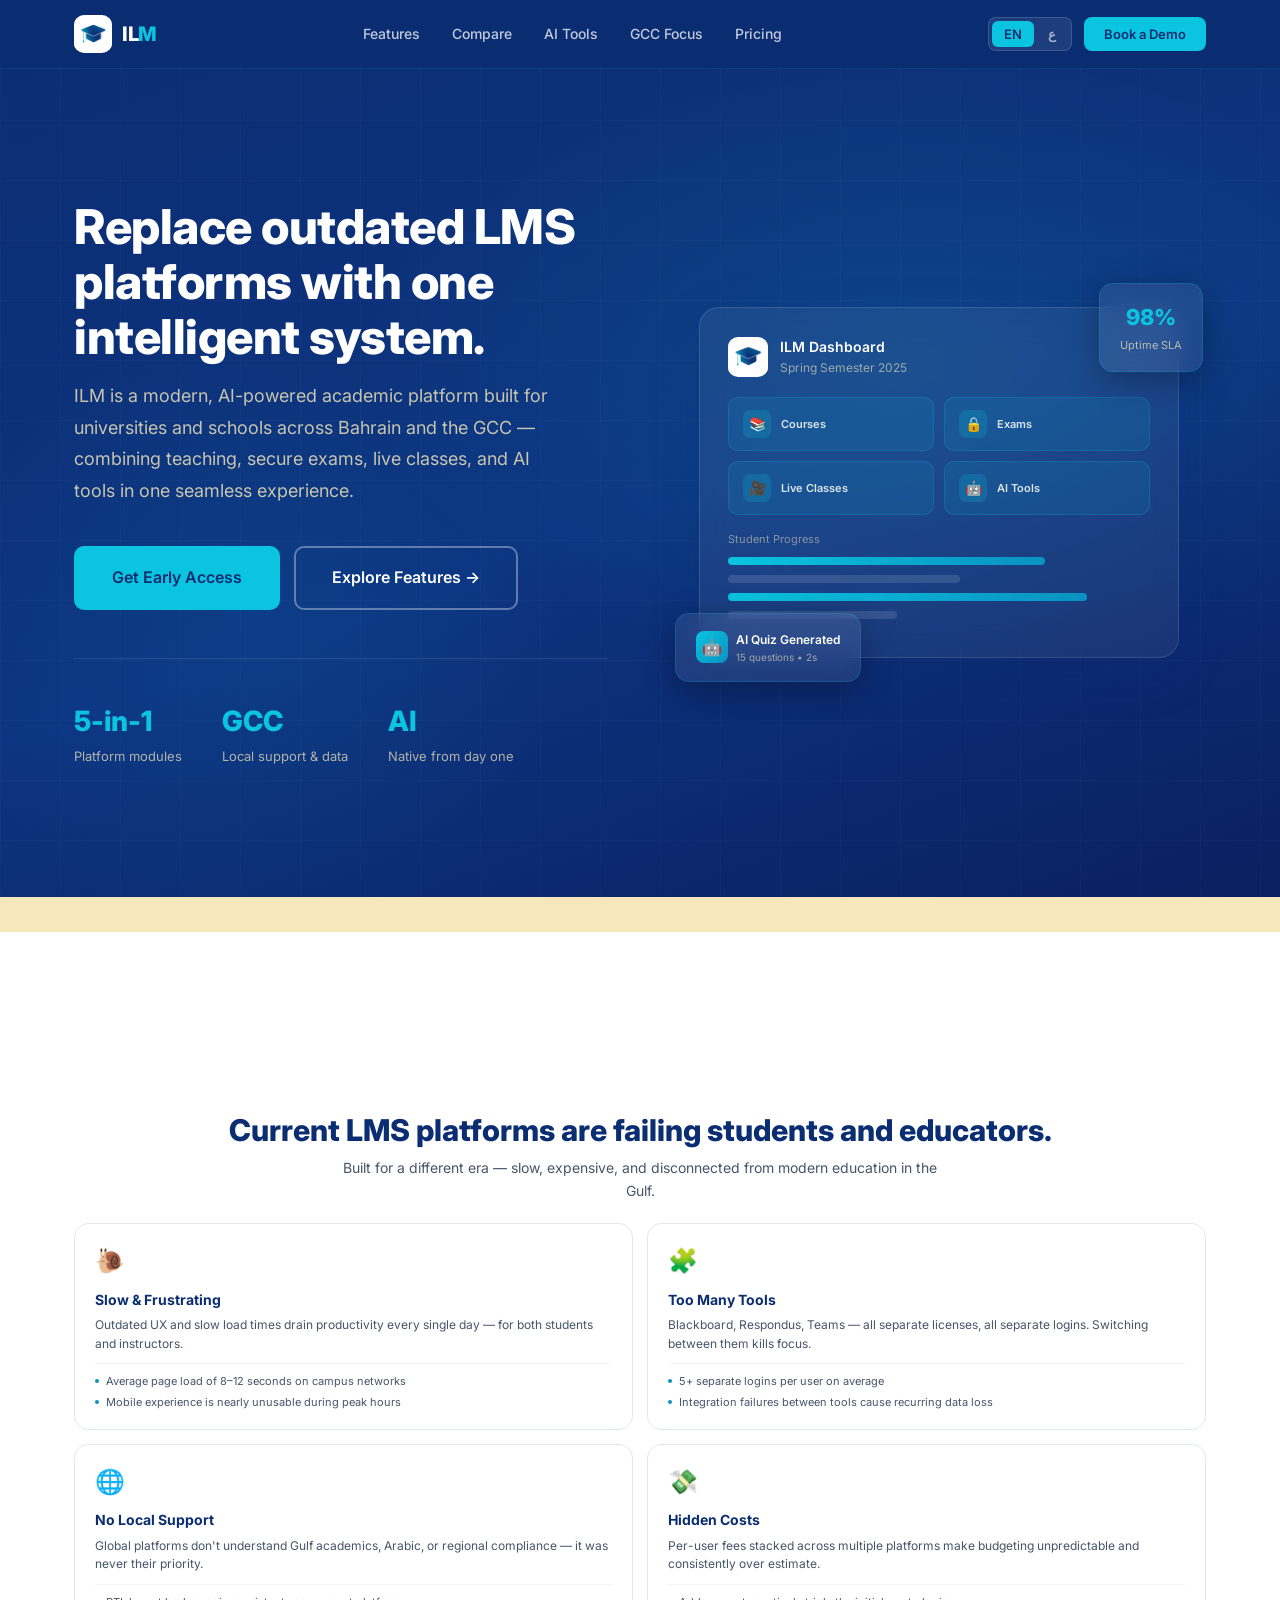
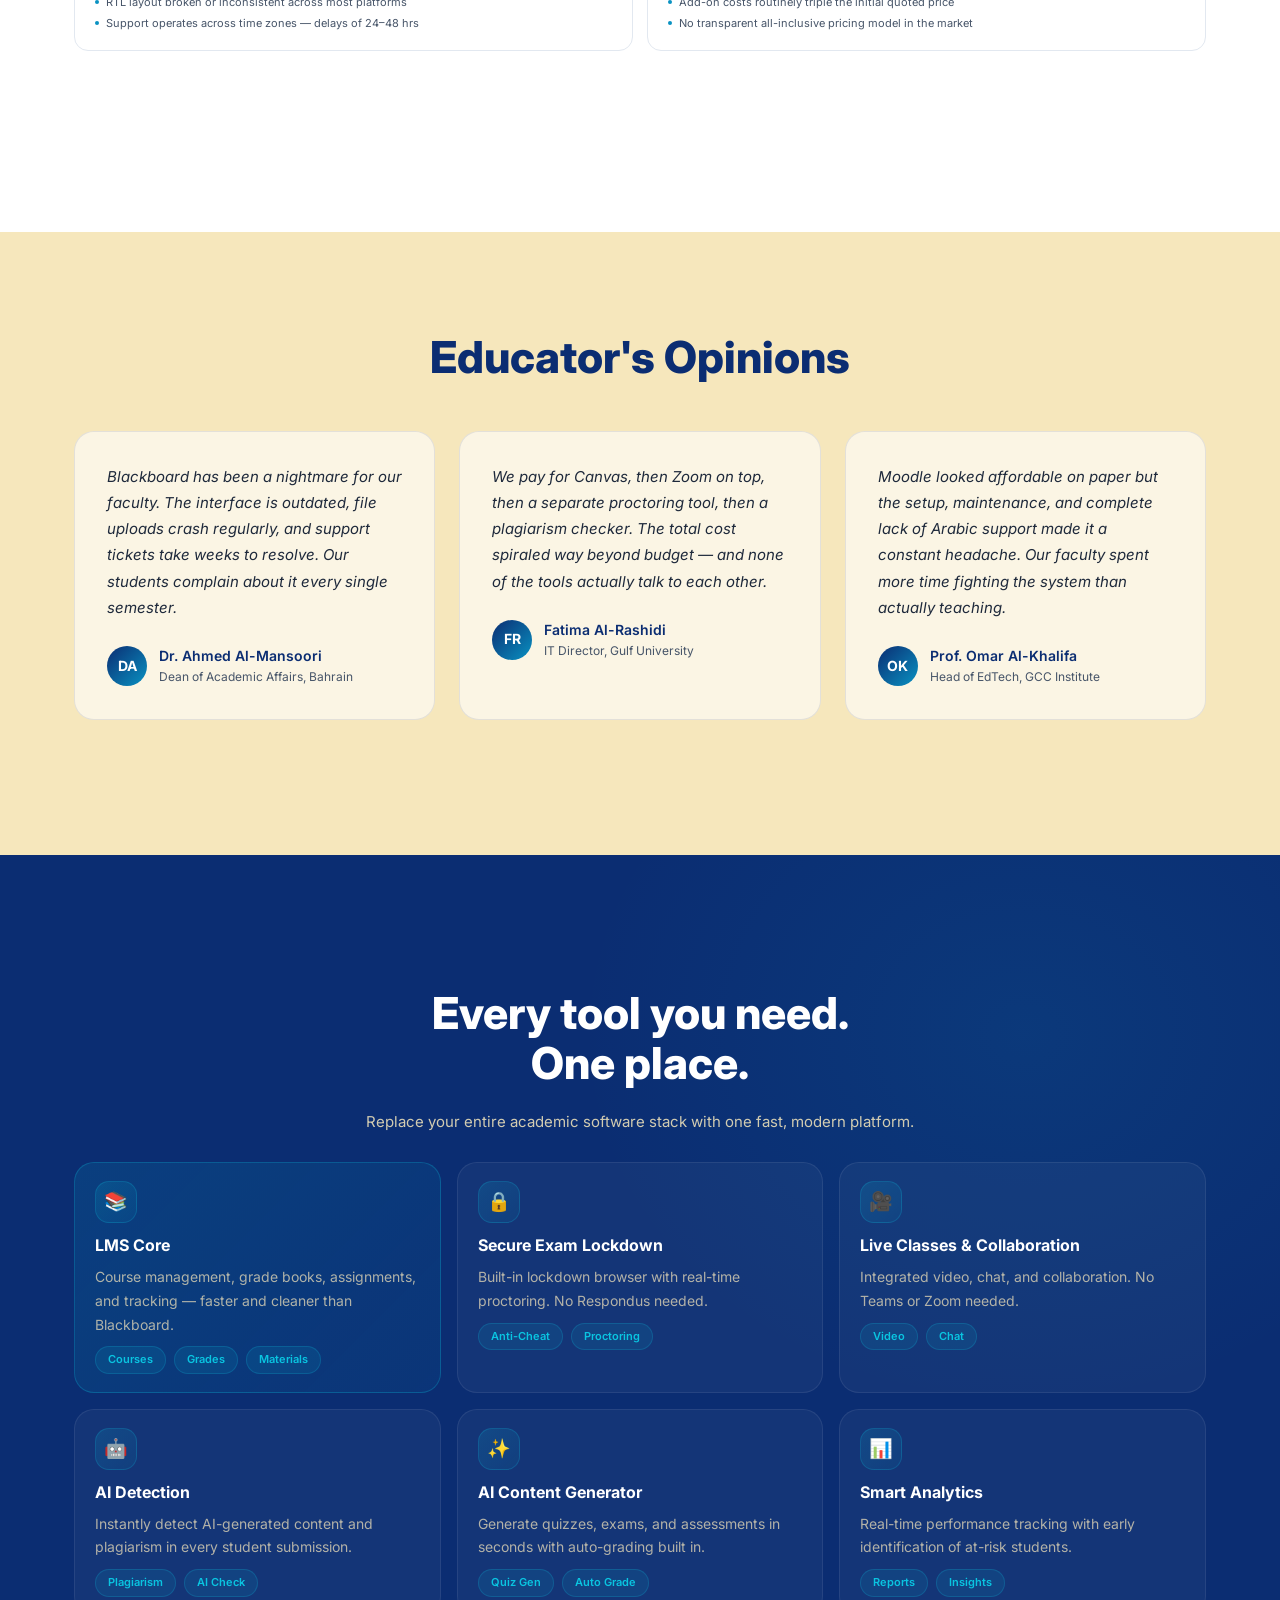
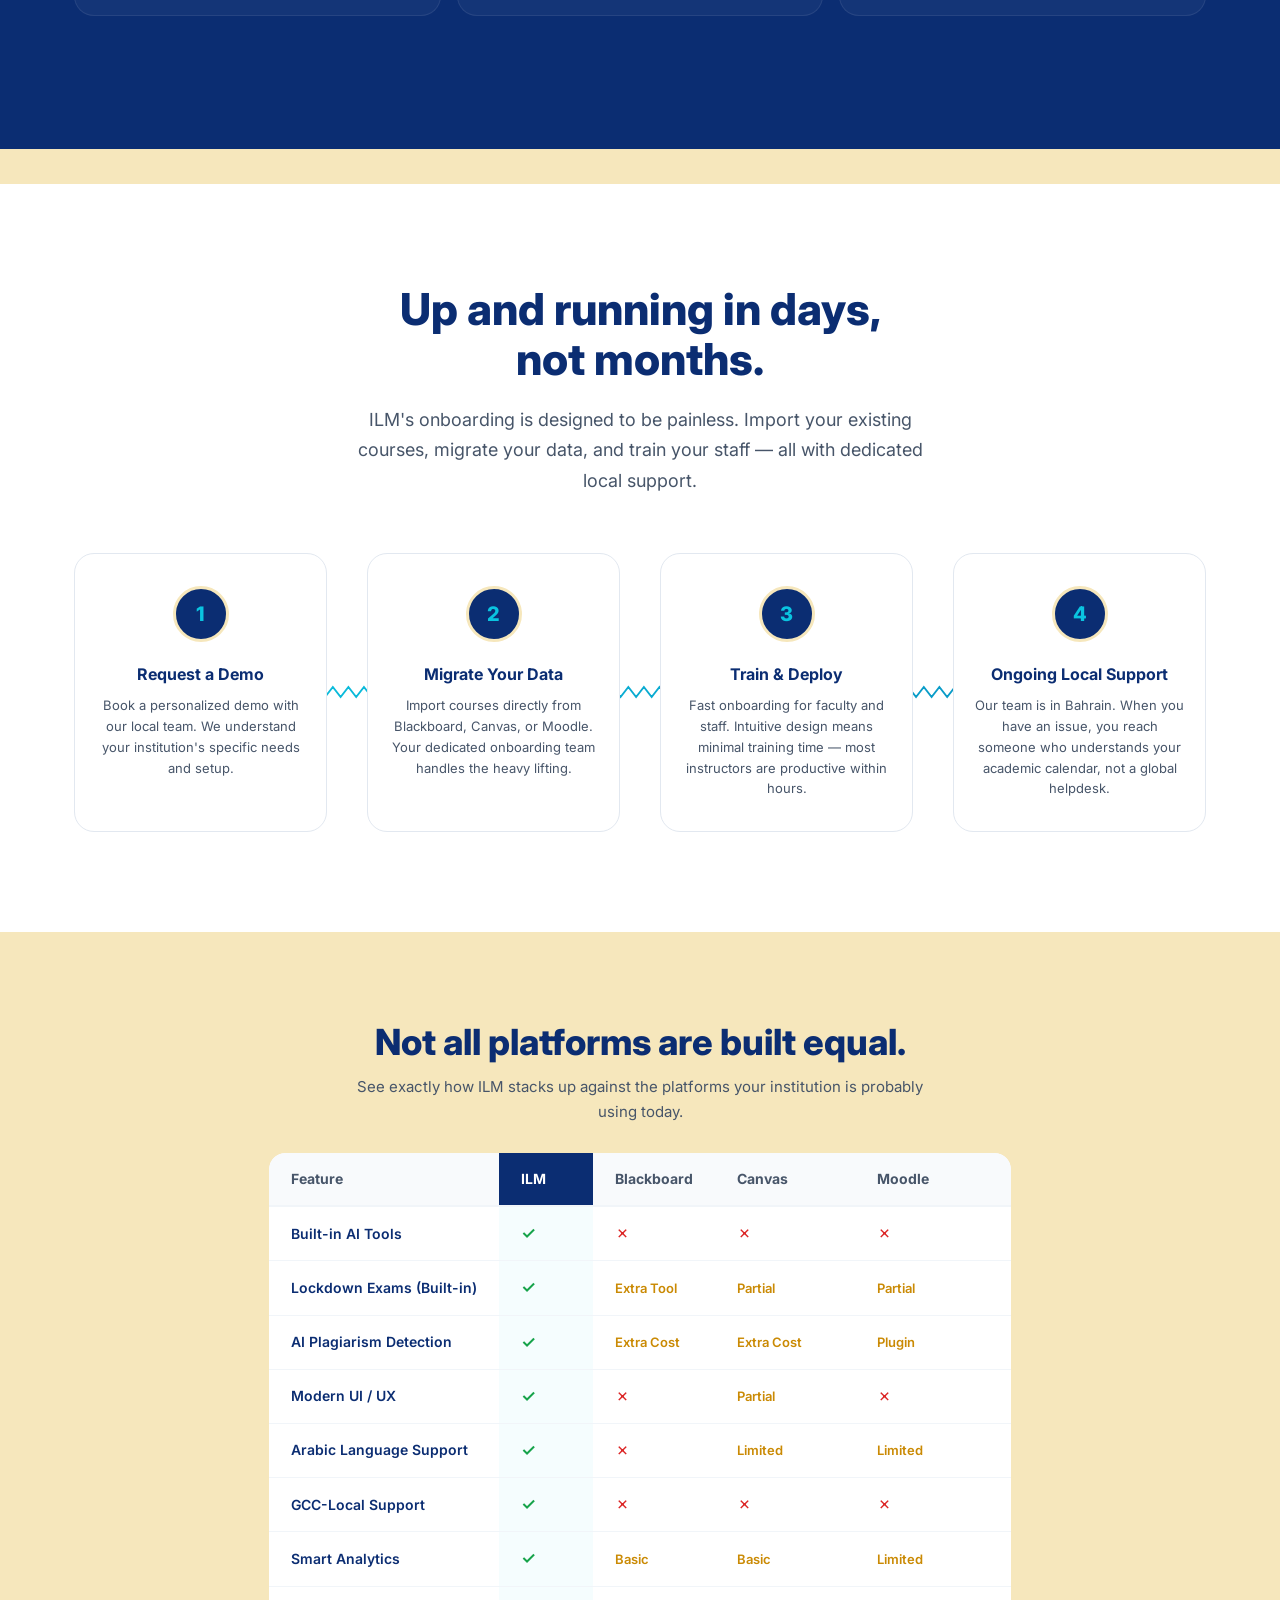
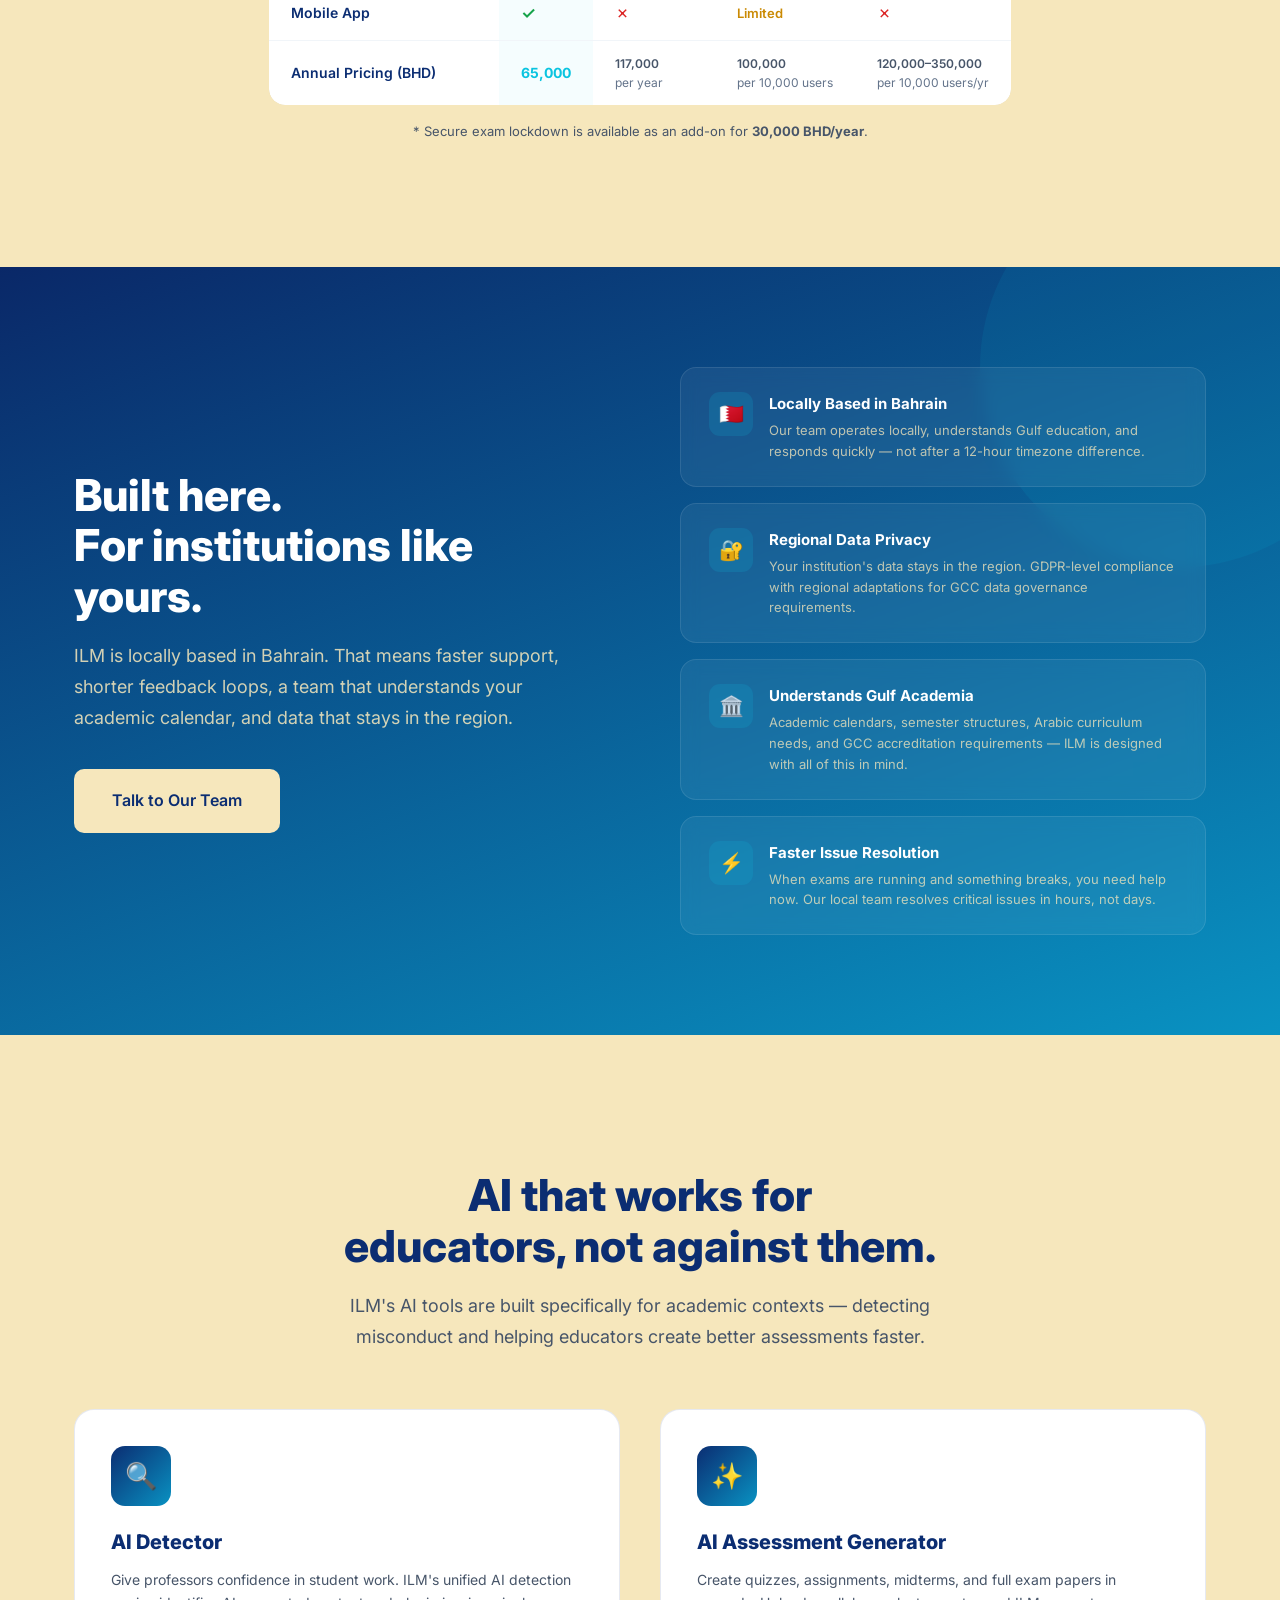
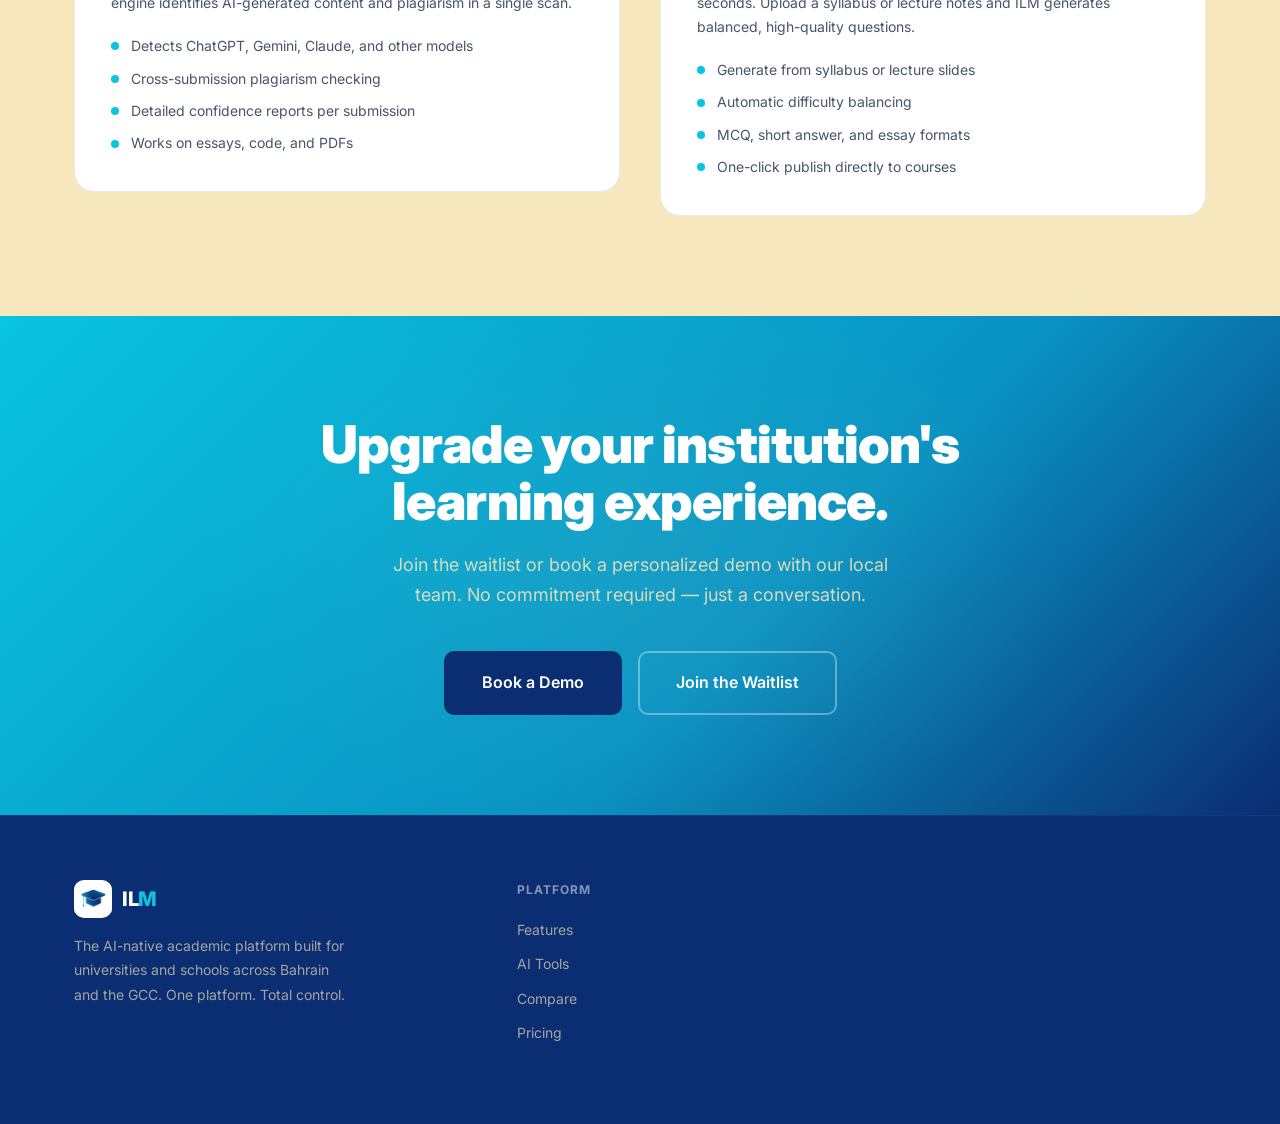
==== commit 917ad13c: "." ====
--- a/ilm.html
+++ b/ilm.html
@@ -156,10 +156,12 @@
     }
     .nav-logo-mark {
       width: 38px; height: 38px; border-radius: 10px;
-      background: linear-gradient(135deg, var(--cyan), var(--blue));
+      background: var(--white);
       display: flex; align-items: center; justify-content: center;
-      font-weight: 900; font-size: 18px; color: var(--white);
-      letter-spacing: -0.5px;
+      overflow: hidden; flex-shrink: 0;
+    }
+    .nav-logo-mark img {
+      width: 100%; height: 100%; object-fit: contain;
     }
     .nav-logo-text {
       font-size: 20px; font-weight: 800; color: var(--white);
@@ -302,9 +304,11 @@
     }
     .mock-avatar {
       width: 40px; height: 40px; border-radius: 10px;
-      background: linear-gradient(135deg, var(--cyan), var(--blue));
-      display: flex; align-items: center; justify-content: center;
-      font-size: 16px; color: var(--white); font-weight: 700;
+      background: var(--white);
+      overflow: hidden; flex-shrink: 0;
+    }
+    .mock-avatar img {
+      width: 100%; height: 100%; object-fit: contain;
     }
     .mock-title { font-size: 14px; font-weight: 600; color: var(--white); }
     .mock-sub { font-size: 12px; color: rgba(246,231,188,0.6); }
@@ -378,13 +382,19 @@
 
     /* ─── Problem Section ───────────────────────────────────────── */
     .problem { background: var(--white); position: relative; }
-    .problem-header { text-align: center; margin-bottom: 48px; }
+    .problem.section {
+      padding: 0; min-height: 100vh;
+      display: flex; flex-direction: column; justify-content: center;
+    }
+    .problem-header { text-align: center; margin-bottom: 20px; }
+    .problem .section-title { font-size: clamp(20px, 2.8vw, 30px); margin-bottom: 8px; }
+    .problem .section-sub { font-size: 14px; }
     .problem-cards-grid {
-      display: grid; grid-template-columns: 1fr 1fr; gap: 20px;
+      display: grid; grid-template-columns: 1fr 1fr; gap: 14px;
     }
     .problem-card {
-      border: 1px solid var(--gray-200); border-radius: 18px;
-      padding: 36px 32px; background: var(--white);
+      border: 1px solid var(--gray-200); border-radius: 14px;
+      padding: 18px 20px; background: var(--white);
       transition: all var(--transition); position: relative; overflow: hidden;
     }
     .problem-card::after {
@@ -399,9 +409,21 @@
       box-shadow: 0 8px 32px rgba(11,45,114,0.09);
       transform: translateY(-3px);
     }
-    .problem-card-icon { font-size: 36px; margin-bottom: 18px; }
-    .problem-card-title { font-size: 17px; font-weight: 700; color: var(--navy); margin-bottom: 8px; }
-    .problem-card-text { font-size: 14px; color: var(--gray-600); line-height: 1.65; }
+    .problem-card-icon { font-size: 24px; margin-bottom: 8px; }
+    .problem-card-title { font-size: 14px; font-weight: 700; color: var(--navy); margin-bottom: 5px; }
+    .problem-card-text { font-size: 12px; color: var(--gray-600); line-height: 1.55; margin-bottom: 10px; }
+    .problem-card-bullets {
+      display: flex; flex-direction: column; gap: 5px;
+      padding-top: 10px; border-top: 1px solid var(--gray-100);
+    }
+    .problem-card-bullet {
+      display: flex; align-items: flex-start; gap: 7px;
+      font-size: 11px; color: var(--gray-600); line-height: 1.45;
+    }
+    .problem-card-bullet::before {
+      content: ''; width: 4px; height: 4px; border-radius: 50%;
+      background: var(--blue); flex-shrink: 0; margin-top: 5px;
+    }
     /* ─── Features Section ──────────────────────────────────────── */
     .features { background: var(--navy); overflow: hidden; position: relative;
       border-top: 3px solid var(--cream); border-bottom: 3px solid var(--cream); }
@@ -491,6 +513,45 @@
     .cross { color: #DC2626; font-size: 18px; }
     .partial { color: #CA8A04; font-size: 14px; font-weight: 600; }
 
+    /* ─── Falling Leaves ────────────────────────────────────── */
+    @keyframes leaf-fall {
+      0%   { transform: translateY(-60px) translateX(0px)   rotate(0deg);   opacity: 0; }
+      10%  { opacity: 0.65; }
+      25%  { transform: translateY(25vh)  translateX(28px)  rotate(90deg); }
+      50%  { transform: translateY(50vh)  translateX(-18px) rotate(195deg); }
+      75%  { transform: translateY(75vh)  translateX(22px)  rotate(275deg); }
+      90%  { opacity: 0.5; }
+      100% { transform: translateY(108vh) translateX(0px)   rotate(360deg); opacity: 0; }
+    }
+    .falling-leaf {
+      position: absolute;
+      pointer-events: none;
+      z-index: 0;
+      border-radius: 0 60% 0 60%;
+      opacity: 0;
+      animation: leaf-fall linear infinite;
+    }
+
+    /* ─── Comparison: full-viewport layout ──────────────────── */
+    .comparison.section {
+      padding: 52px 0;
+      min-height: 100vh;
+      display: flex;
+      flex-direction: column;
+      justify-content: center;
+      position: relative;
+      overflow: hidden;
+    }
+    .comparison .container { position: relative; z-index: 2; }
+    .comparison .section-title { font-size: clamp(22px, 3vw, 36px); margin-bottom: 10px; }
+    .comparison .section-sub { font-size: 15px; margin-bottom: 0; }
+    .comparison .comparison-table-wrap { margin-top: 28px; }
+    .comparison .comparison-table th { padding: 15px 22px; font-size: 14px; }
+    .comparison .comparison-table td { padding: 13px 22px; font-size: 14px; }
+    .comparison .check { font-size: 17px; }
+    .comparison .cross { font-size: 17px; }
+    .comparison .partial { font-size: 13px; }
+
     /* ─── Solution / How It Works ───────────────────────────────── */
     .solution { background: var(--white); position: relative; }
     .solution-steps {
@@ -586,37 +647,40 @@
     }
 
     /* ─── Testimonials ──────────────────────────────────────────── */
-    .testimonials { background: var(--navy); }
+    .testimonials { background: #F6E7BC; }
     .testimonials-grid {
       display: grid; grid-template-columns: repeat(3,1fr); gap: 24px;
       margin-top: 48px;
     }
     .testimonial-card {
-      background: rgba(255,255,255,0.05);
-      border: 1px solid rgba(255,255,255,0.08);
+      background: rgba(255,255,255,0.6);
+      border: 1px solid rgba(11,45,114,0.1);
       border-radius: 20px; padding: 32px;
       transition: all var(--transition);
     }
     .testimonial-card:hover {
-      border-color: rgba(10,196,224,0.2);
-      background: rgba(10,196,224,0.05);
+      border-color: rgba(11,45,114,0.25);
+      background: rgba(255,255,255,0.85);
+      transform: translateY(-3px);
+      box-shadow: 0 8px 32px rgba(11,45,114,0.1);
     }
     .testimonial-quote {
-      font-size: 32px; color: var(--cyan); line-height: 1; margin-bottom: 12px;
+      font-size: 32px; color: var(--navy); line-height: 1; margin-bottom: 12px;
     }
     .testimonial-text {
-      font-size: 15px; color: rgba(246,231,188,0.85); line-height: 1.75;
+      font-size: 15px; color: var(--gray-800); line-height: 1.75;
       font-style: italic; margin-bottom: 24px;
     }
     .testimonial-author { display: flex; align-items: center; gap: 12px; }
     .testimonial-avatar {
       width: 40px; height: 40px; border-radius: 50%;
-      background: linear-gradient(135deg,var(--cyan),var(--blue));
+      background: linear-gradient(135deg,var(--navy),var(--blue));
       display: flex; align-items: center; justify-content: center;
       font-weight: 700; color: var(--white); font-size: 14px;
     }
-    .testimonial-name { font-size: 14px; font-weight: 600; color: var(--white); }
-    .testimonial-role { font-size: 12px; color: rgba(246,231,188,0.6); }
+    .testimonial-name { font-size: 14px; font-weight: 600; color: var(--navy); }
+    .testimonial-role { font-size: 12px; color: var(--gray-600); }
+    .testimonials .section-title { color: var(--navy); }
 
     /* ─── CTA Section ───────────────────────────────────────────── */
     .cta-section {
@@ -742,7 +806,7 @@
     <div class="container">
       <div class="nav-inner">
         <a href="#" class="nav-logo">
-          <div class="nav-logo-mark">ع</div>
+          <div class="nav-logo-mark"><img src="logo.jpeg" alt="ILM logo"/></div>
           <div class="nav-logo-text">IL<span>M</span></div>
         </a>
         <div class="nav-links">
@@ -831,7 +895,7 @@
             <!-- Main card -->
             <div class="mock-card mock-card-main">
               <div class="mock-header">
-                <div class="mock-avatar">ع</div>
+                <div class="mock-avatar"><img src="logo.jpeg" alt="ILM logo"/></div>
                 <div>
                   <div class="mock-title">ILM Dashboard</div>
                   <div class="mock-sub">Spring Semester 2025</div>
@@ -892,10 +956,6 @@
   <section class="section problem" id="problem">
     <div class="container">
       <div class="problem-header">
-        <p class="section-label">
-          <span class="en-text">The Problem</span>
-          <span class="ar-text">المشكلة</span>
-        </p>
         <h2 class="section-title">
           <span class="en-text">Current LMS platforms are failing students and educators.</span>
           <span class="ar-text">أنظمة إدارة التعلم الحالية تُخذل الطلاب والأساتذة.</span>
@@ -909,22 +969,91 @@
         <div class="problem-card">
           <div class="problem-card-icon">🐌</div>
           <div class="problem-card-title"><span class="en-text">Slow & Frustrating</span><span class="ar-text">بطيء ومحبط</span></div>
-          <div class="problem-card-text"><span class="en-text">Outdated UX and slow load times drain productivity every single day.</span><span class="ar-text">واجهة قديمة وبطء تحميل يستنزفان الإنتاجية يومياً.</span></div>
+          <div class="problem-card-text"><span class="en-text">Outdated UX and slow load times drain productivity every single day — for both students and instructors.</span><span class="ar-text">واجهة قديمة وبطء تحميل يستنزفان إنتاجية الطلاب والأساتذة يومياً.</span></div>
+          <div class="problem-card-bullets">
+            <div class="problem-card-bullet"><span class="en-text">Average page load of 8–12 seconds on campus networks</span><span class="ar-text">متوسط تحميل الصفحة 8–12 ثانية على شبكات الحرم الجامعي</span></div>
+            <div class="problem-card-bullet"><span class="en-text">Mobile experience is nearly unusable during peak hours</span><span class="ar-text">تجربة الجوال تكاد تكون غير قابلة للاستخدام في أوقات الذروة</span></div>
+          </div>
         </div>
         <div class="problem-card">
           <div class="problem-card-icon">🧩</div>
           <div class="problem-card-title"><span class="en-text">Too Many Tools</span><span class="ar-text">أدوات كثيرة جداً</span></div>
-          <div class="problem-card-text"><span class="en-text">Blackboard, Respondus, Teams — all separate licenses, all separate logins.</span><span class="ar-text">بلاك بورد وريسبونداس وتيمز — كل واحدة بترخيص وبيانات دخول منفصلة.</span></div>
+          <div class="problem-card-text"><span class="en-text">Blackboard, Respondus, Teams — all separate licenses, all separate logins. Switching between them kills focus.</span><span class="ar-text">بلاك بورد وريسبونداس وتيمز — كل واحدة بترخيص وبيانات دخول منفصلة. التنقل بينها يشتت التركيز.</span></div>
+          <div class="problem-card-bullets">
+            <div class="problem-card-bullet"><span class="en-text">5+ separate logins per user on average</span><span class="ar-text">أكثر من 5 تسجيلات دخول منفصلة لكل مستخدم في المتوسط</span></div>
+            <div class="problem-card-bullet"><span class="en-text">Integration failures between tools cause recurring data loss</span><span class="ar-text">أعطال التكامل تتسبب في فقدان البيانات بشكل متكرر</span></div>
+          </div>
         </div>
         <div class="problem-card">
           <div class="problem-card-icon">🌐</div>
           <div class="problem-card-title"><span class="en-text">No Local Support</span><span class="ar-text">لا دعم محلي</span></div>
-          <div class="problem-card-text"><span class="en-text">Global platforms don't understand Gulf academics, Arabic, or regional compliance.</span><span class="ar-text">المنصات العالمية لا تفهم الأكاديمية الخليجية أو العربية أو متطلبات الامتثال.</span></div>
+          <div class="problem-card-text"><span class="en-text">Global platforms don't understand Gulf academics, Arabic, or regional compliance — it was never their priority.</span><span class="ar-text">المنصات العالمية لا تفهم الأكاديمية الخليجية أو العربية أو متطلبات الامتثال — فهي لم تكن أولويتها.</span></div>
+          <div class="problem-card-bullets">
+            <div class="problem-card-bullet"><span class="en-text">RTL layout broken or inconsistent across most platforms</span><span class="ar-text">تخطيط RTL مكسور أو غير متسق في معظم المنصات</span></div>
+            <div class="problem-card-bullet"><span class="en-text">Support operates across time zones — delays of 24–48 hrs</span><span class="ar-text">الدعم يعمل عبر مناطق زمنية مختلفة — تأخيرات تصل إلى 24-48 ساعة</span></div>
+          </div>
         </div>
         <div class="problem-card">
           <div class="problem-card-icon">💸</div>
           <div class="problem-card-title"><span class="en-text">Hidden Costs</span><span class="ar-text">تكاليف خفية</span></div>
-          <div class="problem-card-text"><span class="en-text">Per-user fees across multiple platforms make budgeting unpredictable.</span><span class="ar-text">رسوم لكل مستخدم عبر منصات متعددة تجعل الميزانية غير قابلة للتنبؤ.</span></div>
+          <div class="problem-card-text"><span class="en-text">Per-user fees stacked across multiple platforms make budgeting unpredictable and consistently over estimate.</span><span class="ar-text">رسوم لكل مستخدم عبر منصات متعددة تجعل الميزانية غير قابلة للتنبؤ وتتجاوز التقديرات باستمرار.</span></div>
+          <div class="problem-card-bullets">
+            <div class="problem-card-bullet"><span class="en-text">Add-on costs routinely triple the initial quoted price</span><span class="ar-text">تكاليف الإضافات تضاعف السعر المعروض ثلاث مرات بشكل متكرر</span></div>
+            <div class="problem-card-bullet"><span class="en-text">No transparent all-inclusive pricing model in the market</span><span class="ar-text">لا يوجد نموذج تسعير شفاف وشامل في السوق</span></div>
+          </div>
+        </div>
+      </div>
+    </div>
+  </section>
+
+  <!-- ════════════════════ TESTIMONIALS ════════════════════ -->
+  <section class="section testimonials" id="testimonials">
+    <div class="container">
+      <div class="text-center">
+        <h2 class="section-title">
+          <span class="en-text">Educator's Opinions</span>
+          <span class="ar-text">آراء المعلمين.</span>
+        </h2>
+      </div>
+      <div class="testimonials-grid">
+        <div class="testimonial-card">
+          <div class="testimonial-text">
+            <span class="en-text">Blackboard has been a nightmare for our faculty. The interface is outdated, file uploads crash regularly, and support tickets take weeks to resolve. Our students complain about it every single semester.</span>
+            <span class="ar-text">كان بلاك بورد كابوساً لأعضاء هيئة التدريس لدينا. الواجهة قديمة، ورفع الملفات يتعطل باستمرار، وتذاكر الدعم تستغرق أسابيع. يشكو طلابنا منه كل فصل دراسي.</span>
+          </div>
+          <div class="testimonial-author">
+            <div class="testimonial-avatar">DA</div>
+            <div>
+              <div class="testimonial-name"><span class="en-text">Dr. Ahmed Al-Mansoori</span><span class="ar-text">د. أحمد المنصوري</span></div>
+              <div class="testimonial-role"><span class="en-text">Dean of Academic Affairs, Bahrain</span><span class="ar-text">عميد الشؤون الأكاديمية، البحرين</span></div>
+            </div>
+          </div>
+        </div>
+        <div class="testimonial-card">
+          <div class="testimonial-text">
+            <span class="en-text">We pay for Canvas, then Zoom on top, then a separate proctoring tool, then a plagiarism checker. The total cost spiraled way beyond budget — and none of the tools actually talk to each other.</span>
+            <span class="ar-text">ندفع مقابل كانفاس، ثم زوم فوق ذلك، ثم أداة مراقبة منفصلة، ثم مدقق للسرقة الأدبية. تضاعفت التكاليف بعيداً عن الميزانية — ولا تتواصل هذه الأدوات مع بعضها أصلاً.</span>
+          </div>
+          <div class="testimonial-author">
+            <div class="testimonial-avatar">FR</div>
+            <div>
+              <div class="testimonial-name"><span class="en-text">Fatima Al-Rashidi</span><span class="ar-text">فاطمة الراشدي</span></div>
+              <div class="testimonial-role"><span class="en-text">IT Director, Gulf University</span><span class="ar-text">مديرة تقنية المعلومات، جامعة الخليج</span></div>
+            </div>
+          </div>
+        </div>
+        <div class="testimonial-card">
+          <div class="testimonial-text">
+            <span class="en-text">Moodle looked affordable on paper but the setup, maintenance, and complete lack of Arabic support made it a constant headache. Our faculty spent more time fighting the system than actually teaching.</span>
+            <span class="ar-text">بدا ميدل بأسعار معقولة على الورق، لكن الإعداد والصيانة والغياب التام لدعم اللغة العربية جعله صداعاً مستمراً. قضى أعضاء هيئة التدريس وقتاً أطول في محاربة النظام بدلاً من التدريس.</span>
+          </div>
+          <div class="testimonial-author">
+            <div class="testimonial-avatar">OK</div>
+            <div>
+              <div class="testimonial-name"><span class="en-text">Prof. Omar Al-Khalifa</span><span class="ar-text">أ. عمر الخليفة</span></div>
+              <div class="testimonial-role"><span class="en-text">Head of EdTech, GCC Institute</span><span class="ar-text">رئيس تقنية التعليم، معهد الخليج</span></div>
+            </div>
+          </div>
         </div>
       </div>
     </div>
@@ -1077,12 +1206,8 @@
   <section class="section comparison" id="comparison">
     <div class="container">
       <div class="text-center">
-        <p class="section-label">
-          <span class="en-text">Platform Comparison</span>
-          <span class="ar-text">مقارنة المنصات</span>
-        </p>
         <h2 class="section-title">
-          <span class="en-text">ILM vs. the old guard.</span>
+          <span class="en-text">Not all platforms are built equal.</span>
           <span class="ar-text">إلم مقابل المنصات التقليدية.</span>
         </h2>
         <p class="section-sub">
@@ -1115,13 +1240,6 @@
               <td><span class="partial">Extra Tool</span></td>
               <td><span class="partial">Partial</span></td>
               <td><span class="partial">Partial</span></td>
-            </tr>
-            <tr>
-              <td class="feature-name"><span class="en-text">Live Video Classes</span><span class="ar-text">فصول فيديو مباشرة</span></td>
-              <td class="ilm-col"><span class="check">✓</span></td>
-              <td><span class="partial">Teams Add-on</span></td>
-              <td><span class="partial">Zoom Add-on</span></td>
-              <td><span class="partial">Plugin</span></td>
             </tr>
             <tr>
               <td class="feature-name"><span class="en-text">AI Plagiarism Detection</span><span class="ar-text">كشف السرقة بالذكاء الاصطناعي</span></td>
@@ -1152,22 +1270,32 @@
               <td><span class="cross">✗</span></td>
             </tr>
             <tr>
-              <td class="feature-name"><span class="en-text">Affordable Pricing</span><span class="ar-text">أسعار مناسبة</span></td>
-              <td class="ilm-col"><span class="check">✓</span></td>
-              <td><span class="cross">Expensive</span></td>
-              <td><span class="partial">Moderate</span></td>
-              <td><span class="partial">Moderate</span></td>
-            </tr>
-            <tr>
               <td class="feature-name"><span class="en-text">Smart Analytics</span><span class="ar-text">تحليلات ذكية</span></td>
               <td class="ilm-col"><span class="check">✓</span></td>
               <td><span class="partial">Basic</span></td>
               <td><span class="partial">Basic</span></td>
               <td><span class="partial">Limited</span></td>
             </tr>
+            <tr>
+              <td class="feature-name"><span class="en-text">Mobile App</span><span class="ar-text">تطبيق الجوال</span></td>
+              <td class="ilm-col"><span class="check">✓</span></td>
+              <td><span class="cross">✗</span></td>
+              <td><span class="partial">Limited</span></td>
+              <td><span class="cross">✗</span></td>
+            </tr>
+            <tr>
+              <td class="feature-name"><span class="en-text">Annual Pricing (BHD)</span><span class="ar-text">السعر السنوي (د.ب)</span></td>
+              <td class="ilm-col" style="font-weight:700; color:#0AC4E0;">65,000</td>
+              <td style="font-weight:600; font-size:12px;">117,000<br/><span style="font-weight:400;color:#64748b;">per year</span></td>
+              <td style="font-weight:600; font-size:12px;">100,000<br/><span style="font-weight:400;color:#64748b;">per 10,000 users</span></td>
+              <td style="font-weight:600; font-size:12px;">120,000–350,000<br/><span style="font-weight:400;color:#64748b;">per 10,000 users/yr</span></td>
+            </tr>
           </tbody>
         </table>
       </div>
+      <p style="margin-top:16px; font-size:13px; color:var(--gray-600); text-align:center;">
+        * Secure exam lockdown is available as an add-on for <strong>30,000 BHD/year</strong>.
+      </p>
     </div>
   </section>
 
@@ -1178,10 +1306,6 @@
     <div class="container">
       <div class="trust-grid">
         <div>
-          <p class="section-label">
-            <span class="en-text">GCC Focus</span>
-            <span class="ar-text">التركيز الخليجي</span>
-          </p>
           <h2 class="section-title light">
             <span class="en-text">Built here.<br/>For institutions like yours.</span>
             <span class="ar-text">بُني هنا.<br/>لمؤسسات مثل مؤسستك.</span>
@@ -1236,10 +1360,6 @@
   <section class="section ai-tools" id="ai-tools">
     <div class="container">
       <div class="text-center">
-        <p class="section-label">
-          <span class="en-text">AI-Powered</span>
-          <span class="ar-text">مدعوم بالذكاء الاصطناعي</span>
-        </p>
         <h2 class="section-title">
           <span class="en-text">AI that works for<br/>educators, not against them.</span>
           <span class="ar-text">ذكاء اصطناعي يعمل<br/>لصالح المعلمين لا ضدهم.</span>
@@ -1282,65 +1402,6 @@
     </div>
   </section>
 
-  <!-- ════════════════════ TESTIMONIALS ════════════════════ -->
-  <section class="section testimonials" id="testimonials">
-    <div class="container">
-      <div class="text-center">
-        <p class="section-label">
-          <span class="en-text">Early Feedback</span>
-          <span class="ar-text">آراء مبكرة</span>
-        </p>
-        <h2 class="section-title light">
-          <span class="en-text">What educators are saying.</span>
-          <span class="ar-text">ما يقوله المعلمون.</span>
-        </h2>
-      </div>
-      <div class="testimonials-grid">
-        <div class="testimonial-card">
-          <div class="testimonial-quote">"</div>
-          <div class="testimonial-text">
-            <span class="en-text">ILM completely transformed how we run assessments. Having AI detection and exam lockdown in the same system removes so much administrative friction.</span>
-            <span class="ar-text">غيّرت إلم تماماً طريقة إدارتنا للتقييمات. وجود الكشف بالذكاء الاصطناعي وقفل الامتحان في نظام واحد يزيل الكثير من العقبات الإدارية.</span>
-          </div>
-          <div class="testimonial-author">
-            <div class="testimonial-avatar">DM</div>
-            <div>
-              <div class="testimonial-name"><span class="en-text">Dr. Maryam Al-Hassan</span><span class="ar-text">د. مريم الحسن</span></div>
-              <div class="testimonial-role"><span class="en-text">Associate Professor, Computer Science</span><span class="ar-text">أستاذة مشاركة، علوم الحاسوب</span></div>
-            </div>
-          </div>
-        </div>
-        <div class="testimonial-card">
-          <div class="testimonial-quote">"</div>
-          <div class="testimonial-text">
-            <span class="en-text">Finally, an LMS that students don't hate. The interface is clean, the mobile experience actually works, and I can submit everything from one place.</span>
-            <span class="ar-text">أخيراً، نظام تعلم لا يكرهه الطلاب. الواجهة نظيفة، وتجربة الجوال تعمل فعلاً، ويمكنني تسليم كل شيء من مكان واحد.</span>
-          </div>
-          <div class="testimonial-author">
-            <div class="testimonial-avatar">SA</div>
-            <div>
-              <div class="testimonial-name"><span class="en-text">Sara Al-Farsi</span><span class="ar-text">سارة الفارسي</span></div>
-              <div class="testimonial-role"><span class="en-text">Student, Business Administration</span><span class="ar-text">طالبة، إدارة الأعمال</span></div>
-            </div>
-          </div>
-        </div>
-        <div class="testimonial-card">
-          <div class="testimonial-quote">"</div>
-          <div class="testimonial-text">
-            <span class="en-text">The AI quiz generator saves me hours every week. I upload my lecture slides and have a balanced, ready-to-publish exam in under two minutes.</span>
-            <span class="ar-text">مولّد اختبارات الذكاء الاصطناعي يوفر لي ساعات كل أسبوع. أرفع شرائح محاضرتي وأحصل على امتحان متوازن جاهز للنشر في أقل من دقيقتين.</span>
-          </div>
-          <div class="testimonial-author">
-            <div class="testimonial-avatar">KA</div>
-            <div>
-              <div class="testimonial-name"><span class="en-text">Khalid Al-Dosari</span><span class="ar-text">خالد الدوسري</span></div>
-              <div class="testimonial-role"><span class="en-text">Senior Lecturer, Engineering</span><span class="ar-text">محاضر أول، الهندسة</span></div>
-            </div>
-          </div>
-        </div>
-      </div>
-    </div>
-  </section>
 
   <!-- ════════════════════ CTA ════════════════════ -->
   <section class="cta-section" id="cta">
@@ -1366,41 +1427,13 @@
     </div>
   </section>
 
-  <!-- ════════════════════ SECURITY BAR ════════════════════ -->
-  <div class="security-bar" id="pricing">
-    <div class="container">
-      <div class="security-items">
-        <div class="security-item">
-          <div class="security-item-icon">🔒</div>
-          <div class="security-item-text"><span class="en-text">GDPR-Level Data Privacy</span><span class="ar-text">خصوصية بيانات GDPR</span></div>
-        </div>
-        <div class="security-item">
-          <div class="security-item-icon">☁️</div>
-          <div class="security-item-text"><span class="en-text">Secure Cloud Infrastructure</span><span class="ar-text">بنية تحتية سحابية آمنة</span></div>
-        </div>
-        <div class="security-item">
-          <div class="security-item-icon">👥</div>
-          <div class="security-item-text"><span class="en-text">Role-Based Access Control</span><span class="ar-text">تحكم في الوصول حسب الأدوار</span></div>
-        </div>
-        <div class="security-item">
-          <div class="security-item-icon">🔗</div>
-          <div class="security-item-text"><span class="en-text">SIS & Google / Teams Integration</span><span class="ar-text">تكامل مع Google وTeams وSIS</span></div>
-        </div>
-        <div class="security-item">
-          <div class="security-item-icon">💰</div>
-          <div class="security-item-text"><span class="en-text">Flexible Per-Institution Pricing</span><span class="ar-text">تسعير مرن لكل مؤسسة</span></div>
-        </div>
-      </div>
-    </div>
-  </div>
-
   <!-- ════════════════════ FOOTER ════════════════════ -->
   <footer class="footer">
     <div class="container">
       <div class="footer-grid">
         <div>
           <div class="nav-logo">
-            <div class="nav-logo-mark">ع</div>
+            <div class="nav-logo-mark"><img src="logo.jpeg" alt="ILM logo"/></div>
             <div class="nav-logo-text">IL<span>M</span></div>
           </div>
           <p class="footer-brand-text">
@@ -1416,35 +1449,6 @@
             <a href="#comparison"><span class="en-text">Compare</span><span class="ar-text">مقارنة</span></a>
             <a href="#pricing"><span class="en-text">Pricing</span><span class="ar-text">الأسعار</span></a>
           </div>
-        </div>
-        <div>
-          <div class="footer-col-title"><span class="en-text">Company</span><span class="ar-text">الشركة</span></div>
-          <div class="footer-links">
-            <a href="#local-trust"><span class="en-text">About ILM</span><span class="ar-text">عن إلم</span></a>
-            <a href="#cta"><span class="en-text">Careers</span><span class="ar-text">الوظائف</span></a>
-            <a href="#cta"><span class="en-text">Blog</span><span class="ar-text">المدونة</span></a>
-            <a href="#cta"><span class="en-text">Contact</span><span class="ar-text">تواصل معنا</span></a>
-          </div>
-        </div>
-        <div>
-          <div class="footer-col-title"><span class="en-text">Legal</span><span class="ar-text">قانوني</span></div>
-          <div class="footer-links">
-            <a href="#"><span class="en-text">Privacy Policy</span><span class="ar-text">سياسة الخصوصية</span></a>
-            <a href="#"><span class="en-text">Terms of Service</span><span class="ar-text">شروط الخدمة</span></a>
-            <a href="#"><span class="en-text">Security</span><span class="ar-text">الأمان</span></a>
-            <a href="#"><span class="en-text">Compliance</span><span class="ar-text">الامتثال</span></a>
-          </div>
-        </div>
-      </div>
-      <div class="footer-bottom">
-        <div class="footer-copy">
-          <span class="en-text">© 2025 ILM. All rights reserved. Built in Bahrain 🇧🇭</span>
-          <span class="ar-text">© 2025 إلم. جميع الحقوق محفوظة. صُنع في البحرين 🇧🇭</span>
-        </div>
-        <div class="footer-socials">
-          <div class="social-btn">in</div>
-          <div class="social-btn">𝕏</div>
-          <div class="social-btn">ig</div>
         </div>
       </div>
     </div>
@@ -1529,6 +1533,37 @@
     }, { threshold: 0.1 });
 
     animatables.forEach(el => observer.observe(el));
+
+    // Falling blue leaves on comparison section
+    (function() {
+      const section = document.querySelector('.comparison');
+      if (!section) return;
+      const colors = [
+        'rgba(10,196,224,0.55)',
+        'rgba(9,146,194,0.45)',
+        'rgba(11,45,114,0.30)',
+        'rgba(10,196,224,0.35)',
+        'rgba(9,146,194,0.60)',
+      ];
+      const total = 35;
+      for (let i = 0; i < total; i++) {
+        const leaf = document.createElement('div');
+        leaf.className = 'falling-leaf';
+        const size = Math.random() * 14 + 9;
+        // Evenly spread across width with small random offset
+        const baseLeft = (i / total) * 100;
+        const left = Math.min(98, Math.max(2, baseLeft + (Math.random() * 6 - 3)));
+        leaf.style.cssText = [
+          `width:${size}px`,
+          `height:${size * 1.7}px`,
+          `left:${left}%`,
+          `background:${colors[Math.floor(Math.random() * colors.length)]}`,
+          `animation-duration:${(Math.random() * 7 + 6).toFixed(1)}s`,
+          `animation-delay:${(Math.random() * 12).toFixed(1)}s`,
+        ].join(';');
+        section.appendChild(leaf);
+      }
+    })();
   </script>
 </body>
 </html>
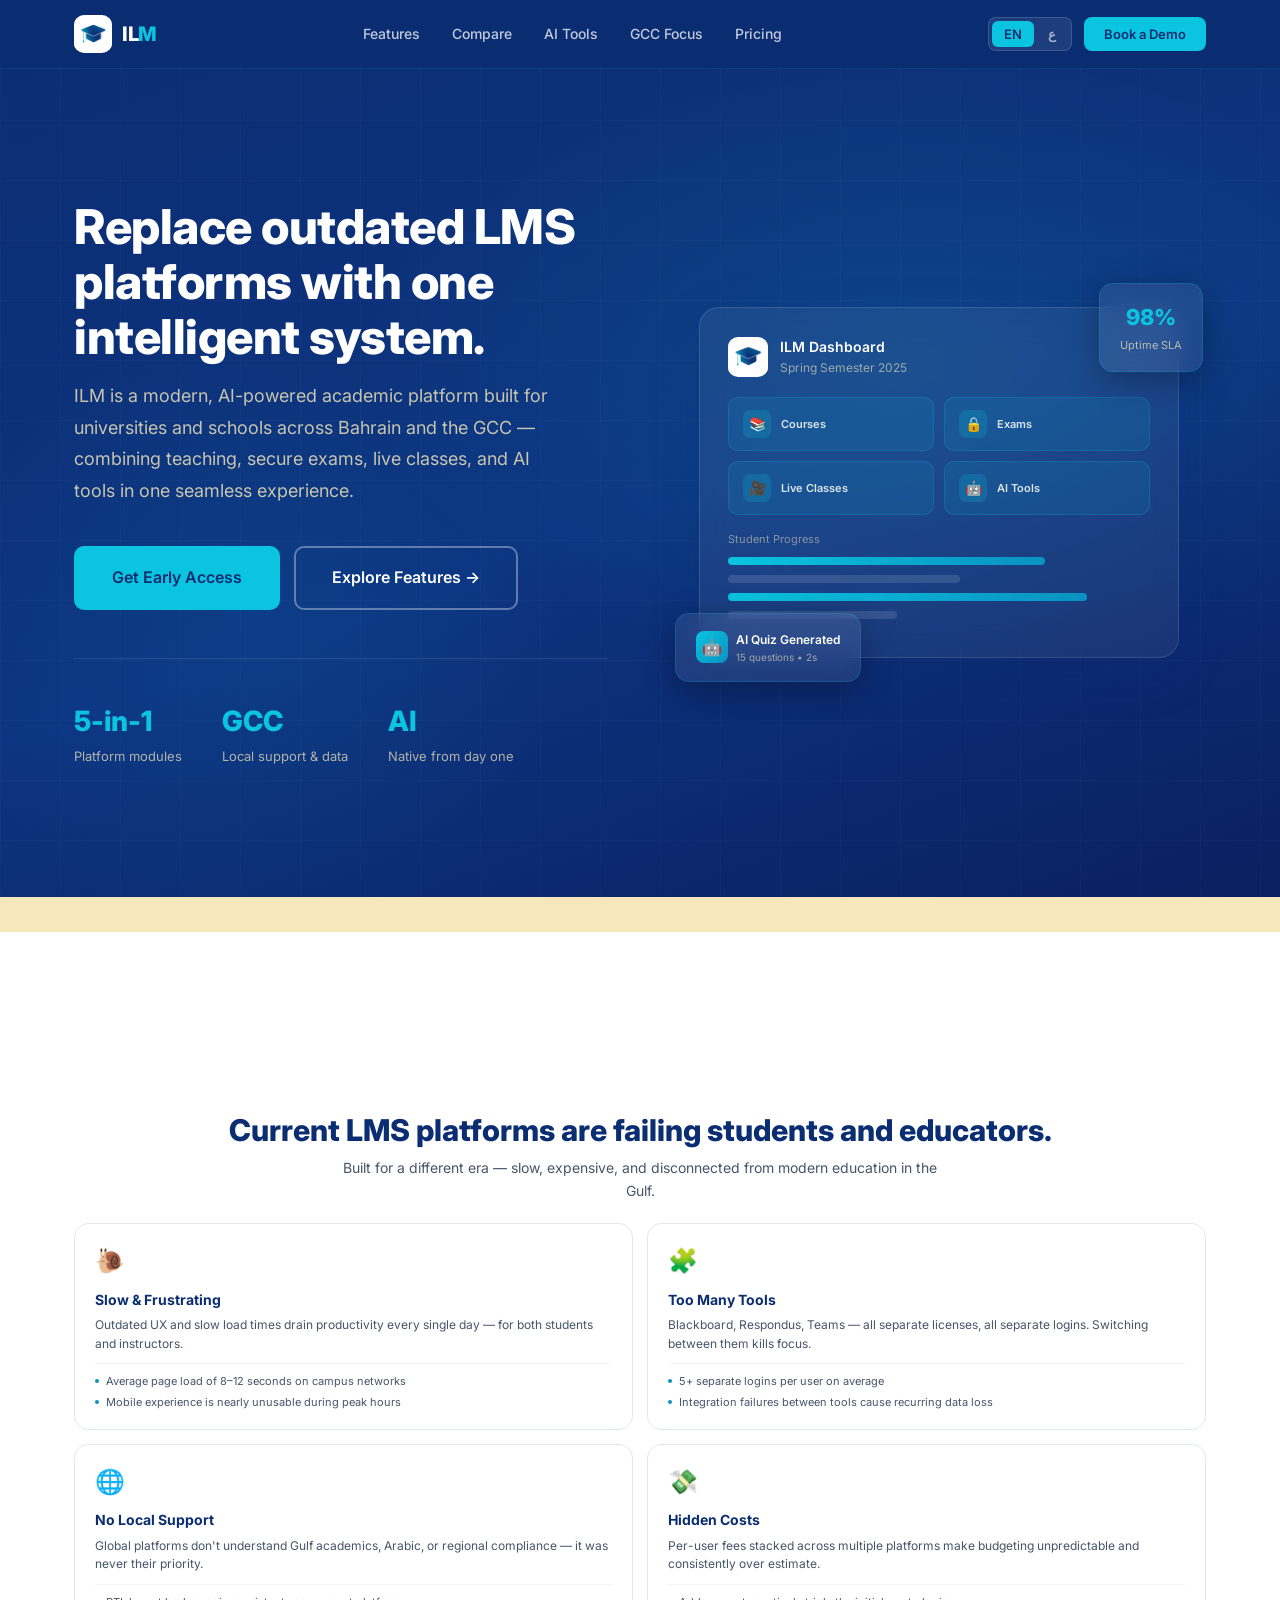
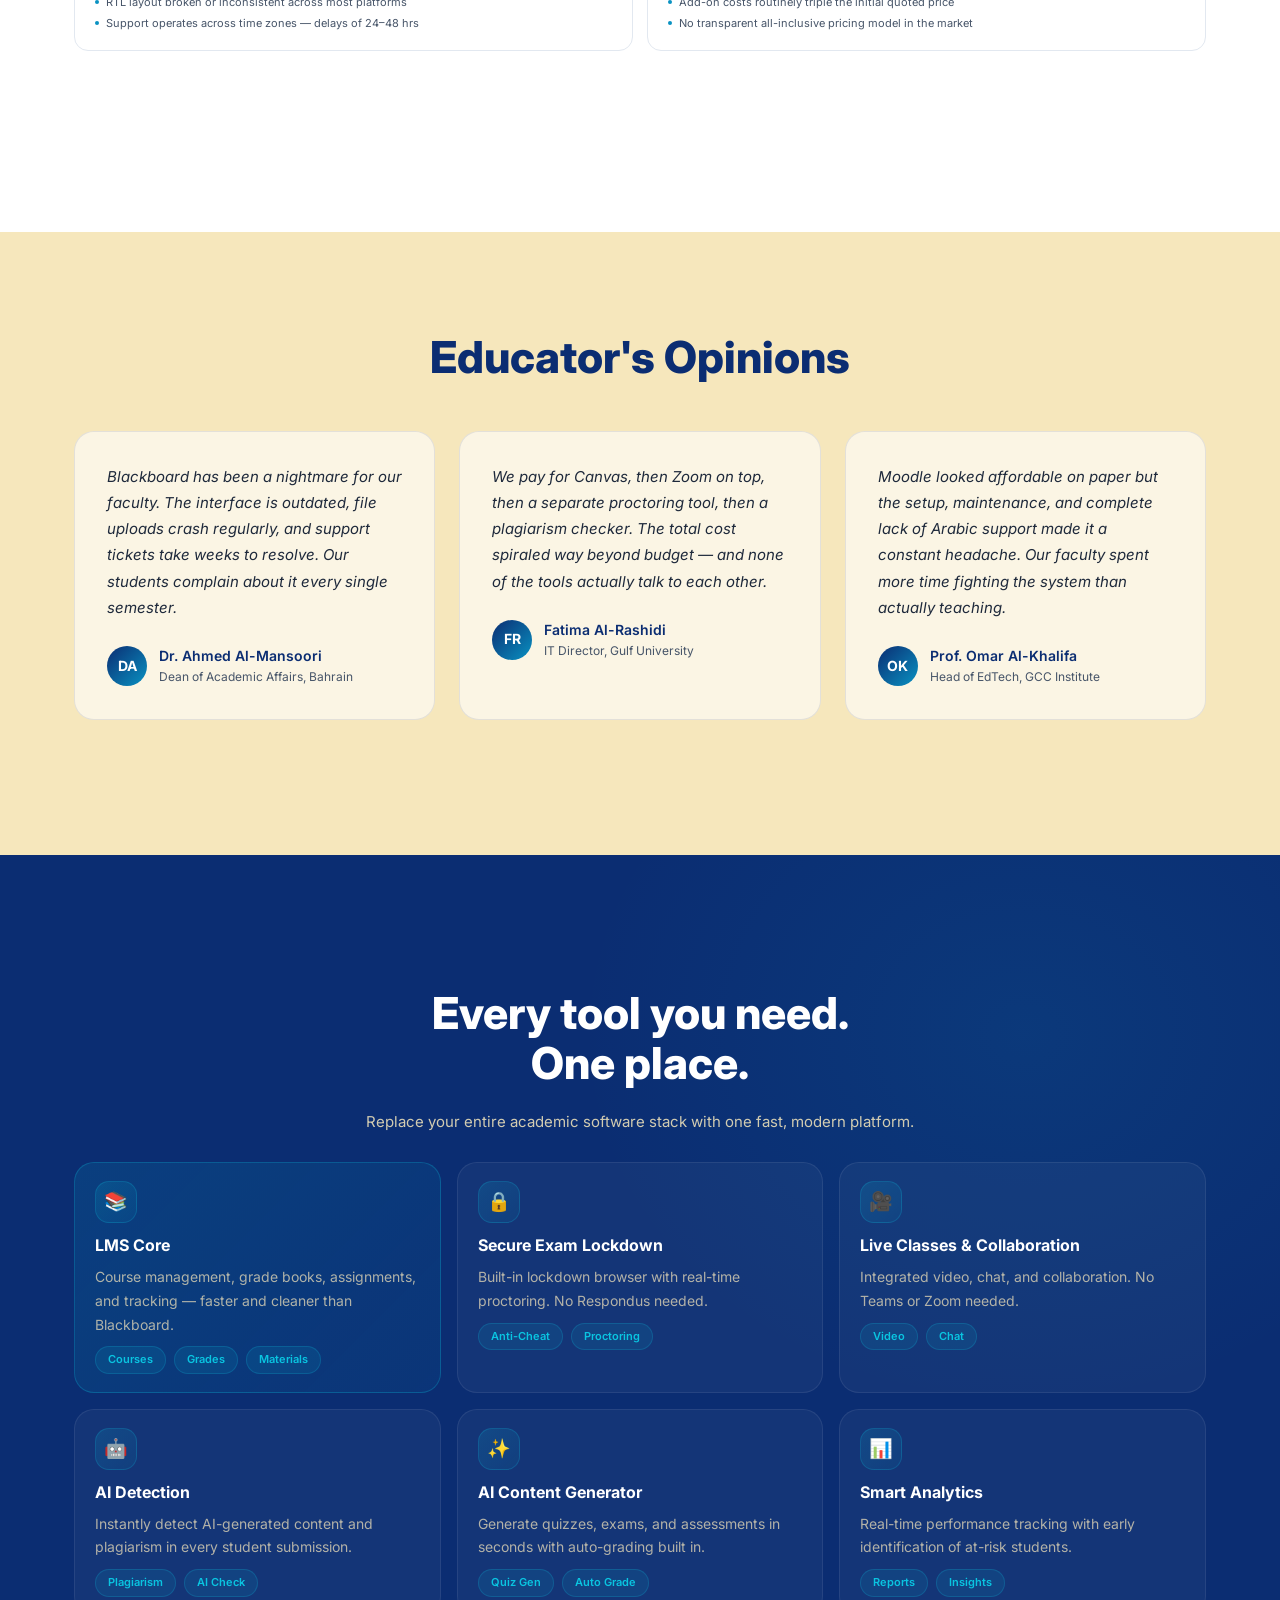
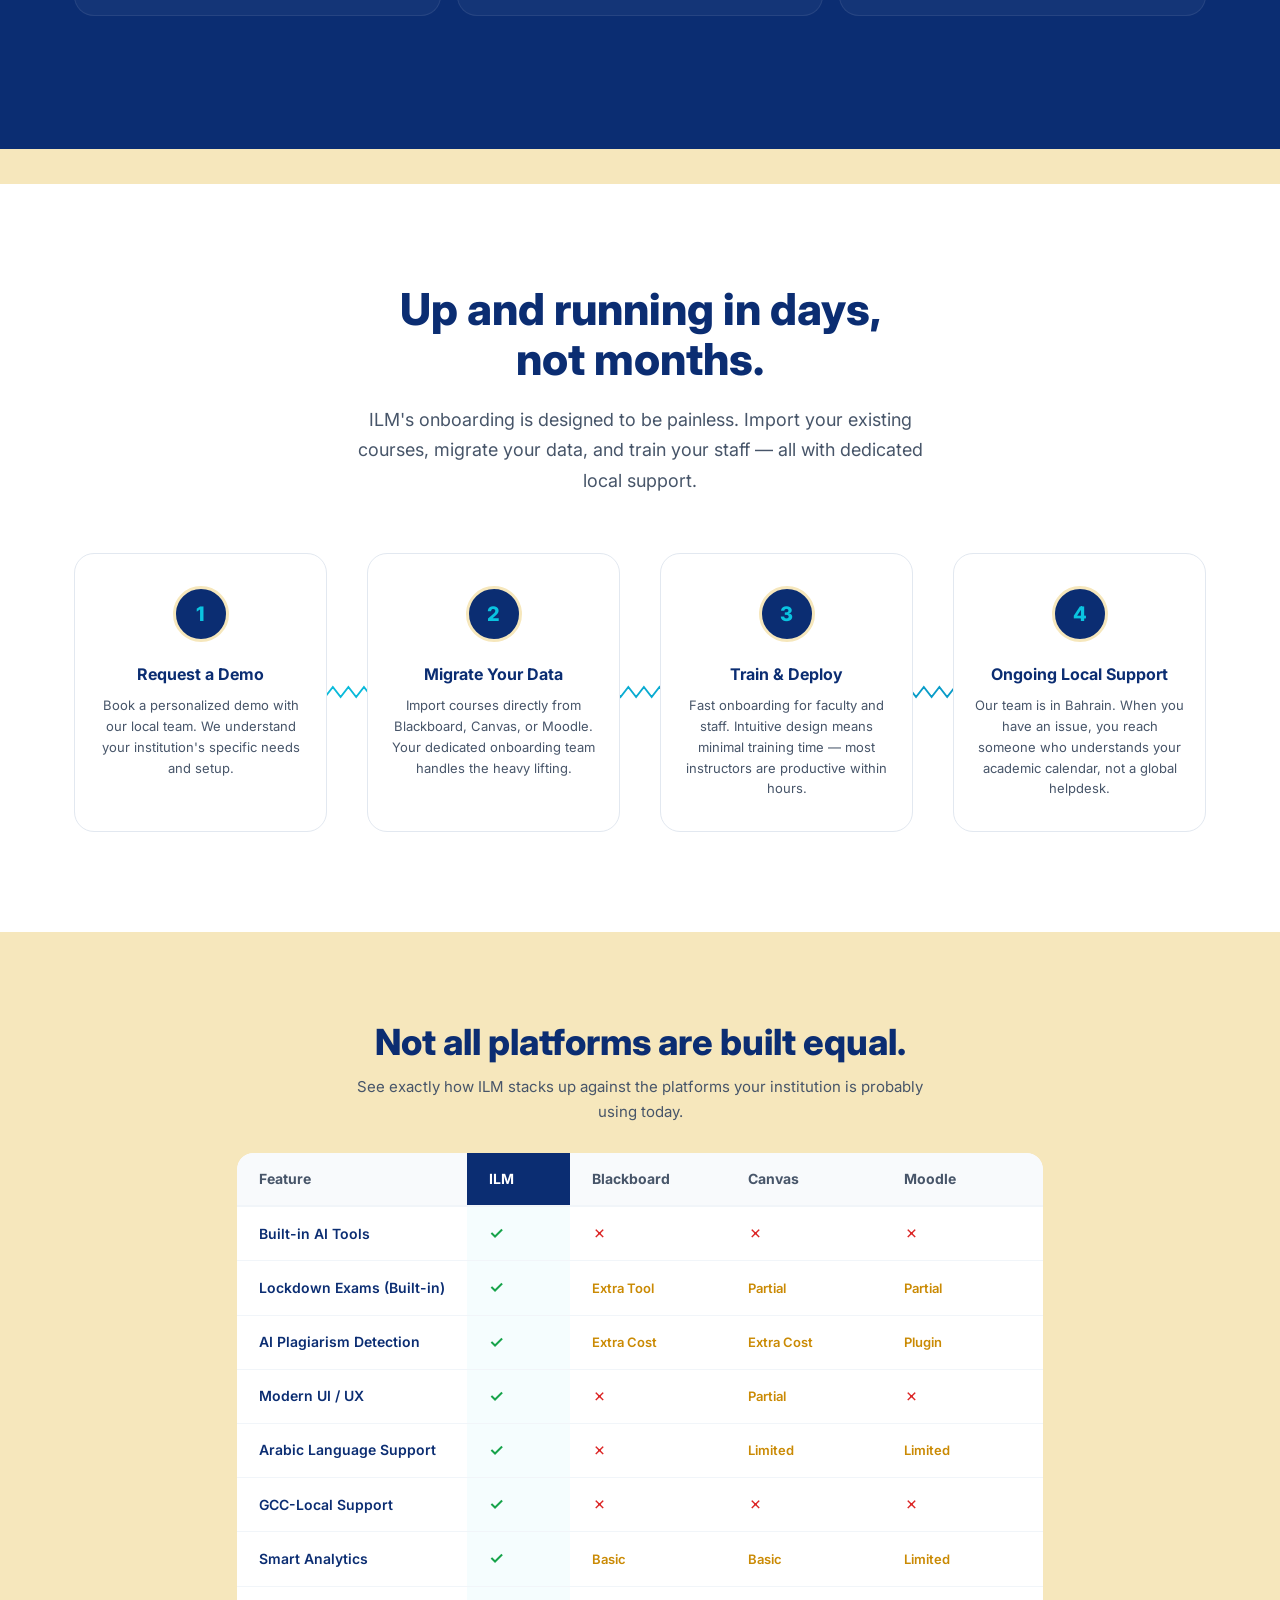
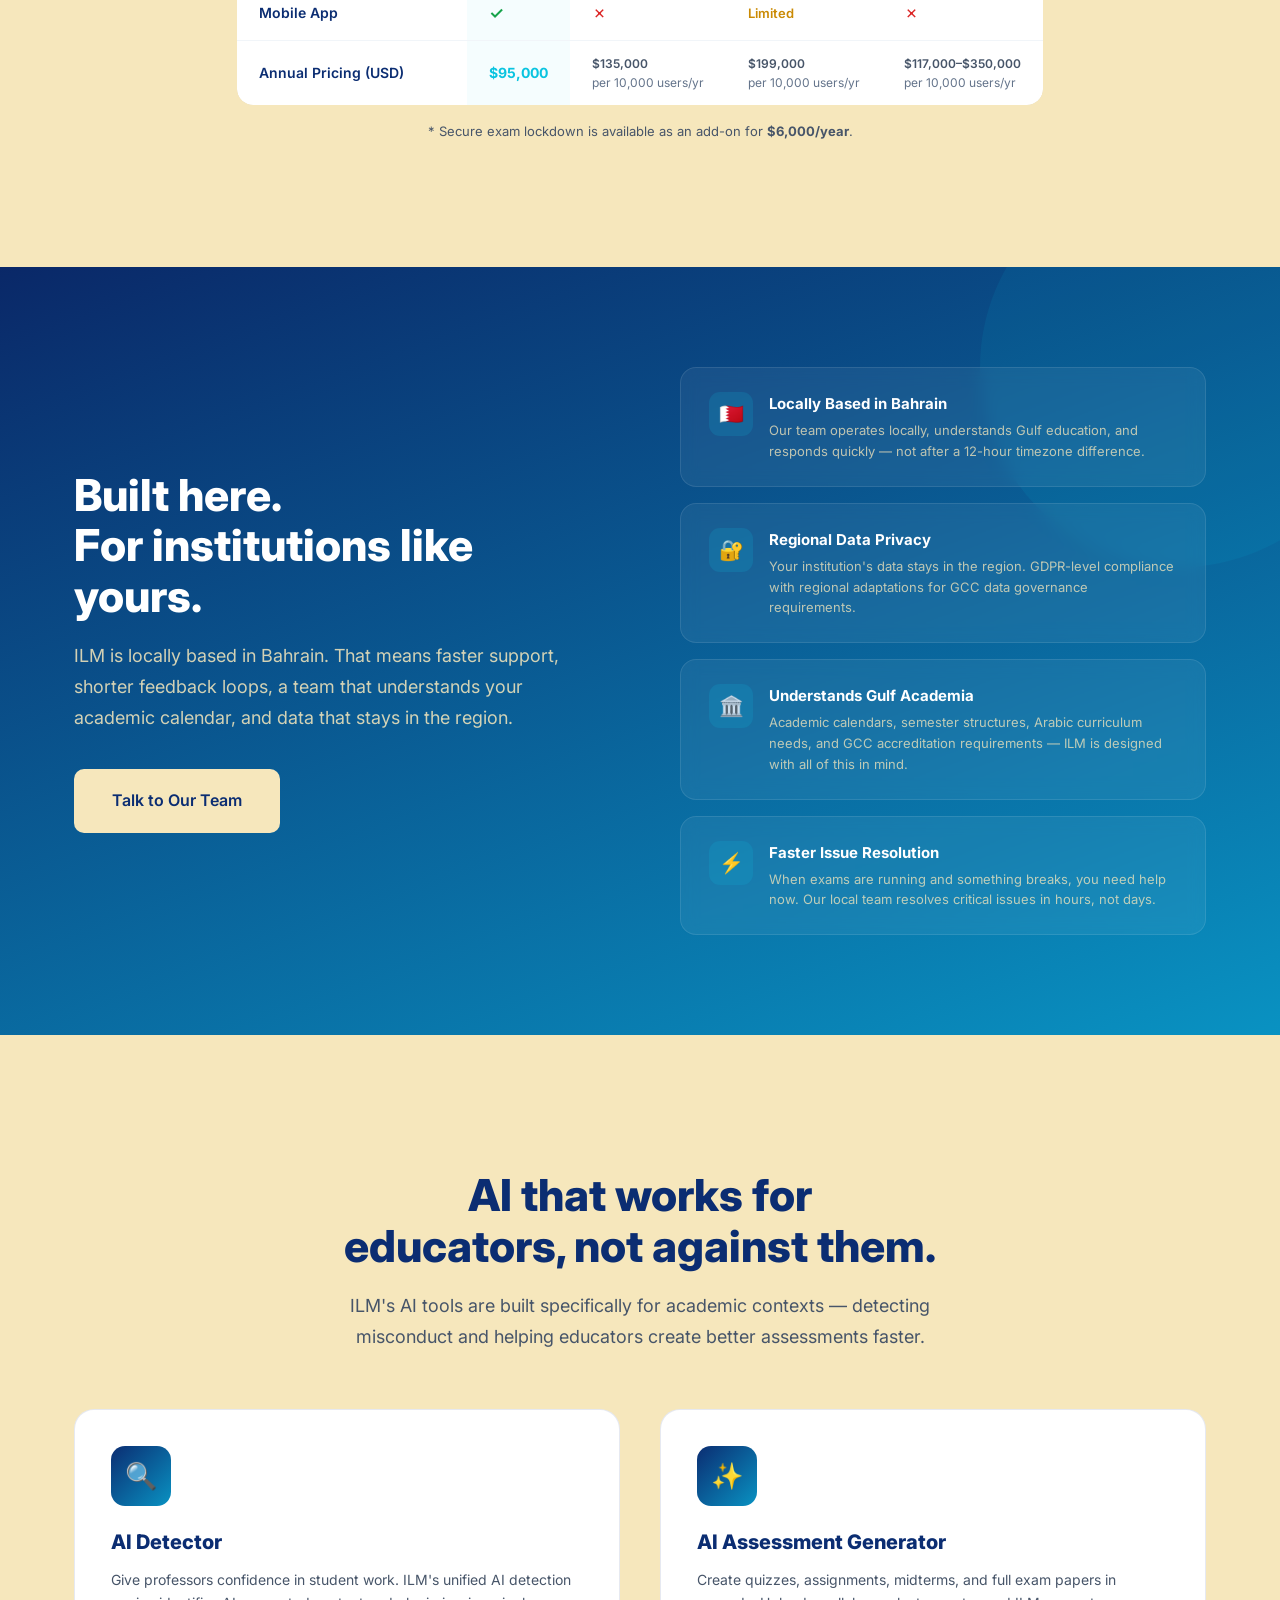
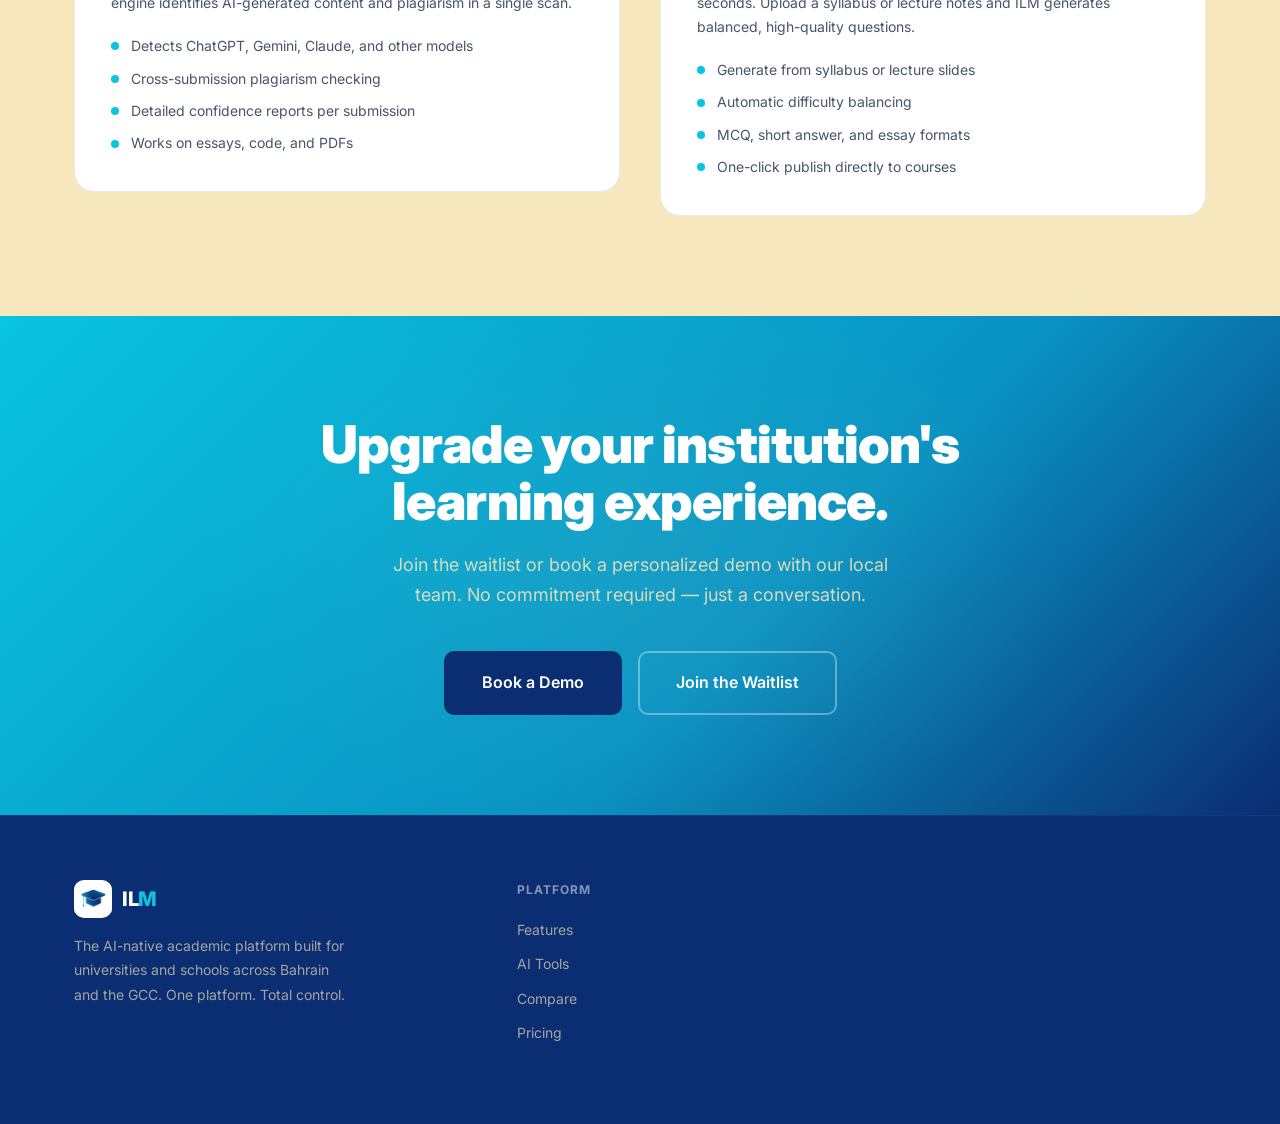
==== commit c4d79c55: "final" ====
--- a/ilm.html
+++ b/ilm.html
@@ -1284,17 +1284,17 @@
               <td><span class="cross">✗</span></td>
             </tr>
             <tr>
-              <td class="feature-name"><span class="en-text">Annual Pricing (BHD)</span><span class="ar-text">السعر السنوي (د.ب)</span></td>
-              <td class="ilm-col" style="font-weight:700; color:#0AC4E0;">65,000</td>
-              <td style="font-weight:600; font-size:12px;">117,000<br/><span style="font-weight:400;color:#64748b;">per year</span></td>
-              <td style="font-weight:600; font-size:12px;">100,000<br/><span style="font-weight:400;color:#64748b;">per 10,000 users</span></td>
-              <td style="font-weight:600; font-size:12px;">120,000–350,000<br/><span style="font-weight:400;color:#64748b;">per 10,000 users/yr</span></td>
+              <td class="feature-name"><span class="en-text">Annual Pricing (USD)</span><span class="ar-text">السعر السنوي (USD)</span></td>
+              <td class="ilm-col" style="font-weight:700; color:#0AC4E0;">$95,000</td>
+              <td style="font-weight:600; font-size:12px;">$135,000<br/><span style="font-weight:400;color:#64748b;">per 10,000 users/yr</span></td>
+              <td style="font-weight:600; font-size:12px;">$199,000<br/><span style="font-weight:400;color:#64748b;">per 10,000 users/yr</span></td>
+              <td style="font-weight:600; font-size:12px;">$117,000–$350,000<br/><span style="font-weight:400;color:#64748b;">per 10,000 users/yr</span></td>
             </tr>
           </tbody>
         </table>
       </div>
       <p style="margin-top:16px; font-size:13px; color:var(--gray-600); text-align:center;">
-        * Secure exam lockdown is available as an add-on for <strong>30,000 BHD/year</strong>.
+        * Secure exam lockdown is available as an add-on for <strong>$6,000/year</strong>.
       </p>
     </div>
   </section>
